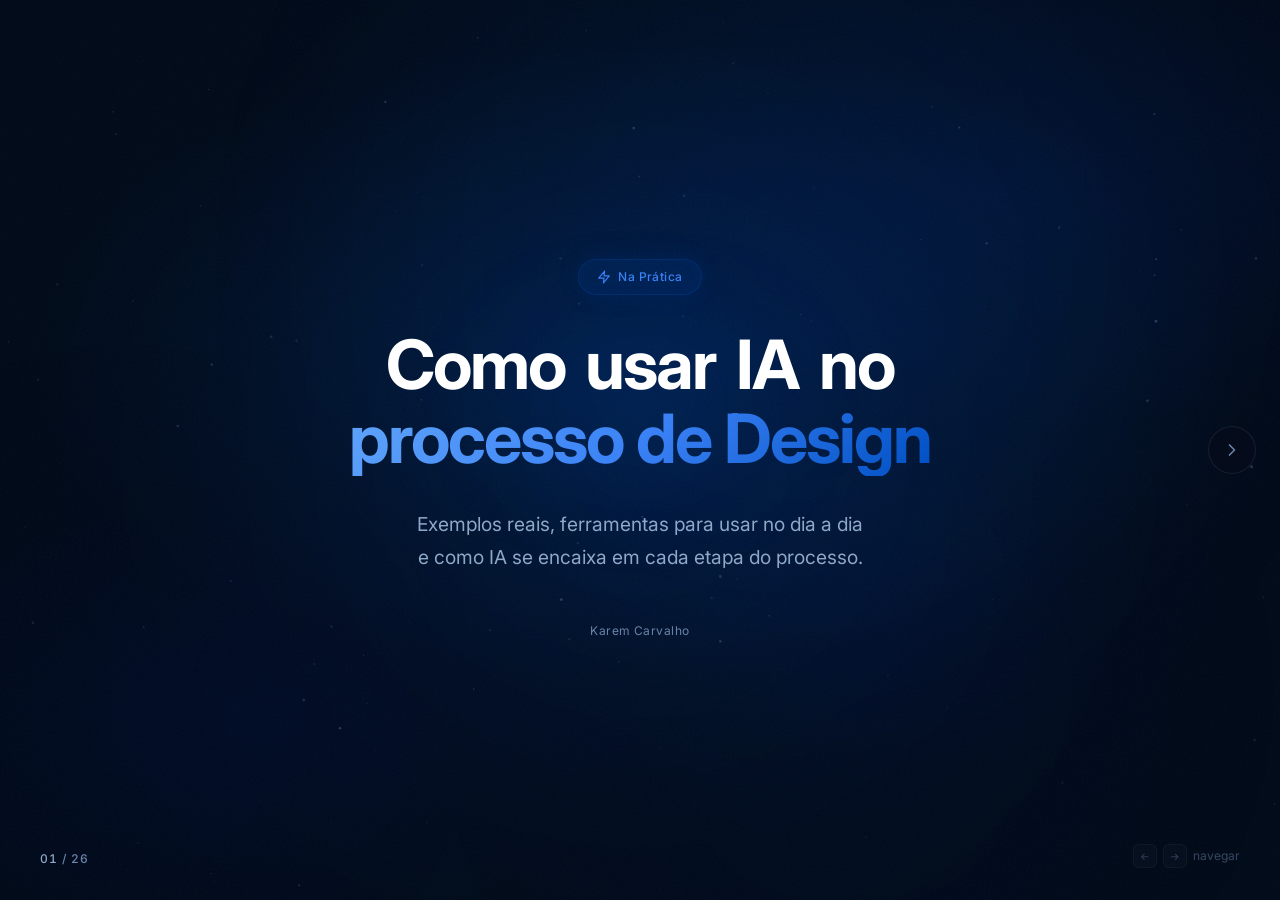
==== como-usar-ia/index.html @ 6856382b "feat: add Como usar IA no processo de Design presentation New presentation under como-usar-ia/ with " ====
<!DOCTYPE html>
<html lang="pt-BR">
<head>
  <meta charset="UTF-8" />
  <meta name="viewport" content="width=device-width, initial-scale=1.0" />
  <title>Como Usar IA no Processo de Design — Na Prática</title>
  <link rel="preconnect" href="https://fonts.googleapis.com" />
  <link rel="preconnect" href="https://fonts.gstatic.com" crossorigin />
  <link href="https://fonts.googleapis.com/css2?family=Inter:wght@300;400;500;600;700&display=swap" rel="stylesheet" />
  <link rel="stylesheet" href="styles.css" />
</head>
<body>

  <canvas class="stars-canvas" id="starsCanvas"></canvas>

  <div class="atmosphere" aria-hidden="true">
    <div class="atmosphere__orb atmosphere__orb--1"></div>
    <div class="atmosphere__orb atmosphere__orb--2"></div>
    <div class="atmosphere__orb atmosphere__orb--3"></div>
  </div>

  <div class="progress" aria-hidden="true">
    <div class="progress__fill"></div>
  </div>

  <nav class="side-nav" aria-label="Seções">
    <div class="side-nav__track">
      <button class="side-nav__item side-nav__item--active" data-nav="abertura">
        <span class="side-nav__dot"></span>
        <span class="side-nav__label">Abertura</span>
      </button>
      <button class="side-nav__item" data-nav="processo">
        <span class="side-nav__dot"></span>
        <span class="side-nav__label">Processo</span>
      </button>
      <button class="side-nav__item" data-nav="ia-design">
        <span class="side-nav__dot"></span>
        <span class="side-nav__label">IA &amp; Design</span>
      </button>
      <button class="side-nav__item" data-nav="discovery">
        <span class="side-nav__dot"></span>
        <span class="side-nav__label">Discovery</span>
      </button>
      <button class="side-nav__item" data-nav="testes">
        <span class="side-nav__dot"></span>
        <span class="side-nav__label">Testes &amp; Iteração</span>
      </button>
      <button class="side-nav__item" data-nav="delivery">
        <span class="side-nav__dot"></span>
        <span class="side-nav__label">Delivery</span>
      </button>
      <button class="side-nav__item" data-nav="core">
        <span class="side-nav__dot"></span>
        <span class="side-nav__label">Core</span>
      </button>
      <button class="side-nav__item" data-nav="novo-papel">
        <span class="side-nav__dot"></span>
        <span class="side-nav__label">Novo Papel</span>
      </button>
      <button class="side-nav__item" data-nav="fechamento">
        <span class="side-nav__dot"></span>
        <span class="side-nav__label">Fechamento</span>
      </button>
    </div>
  </nav>

  <div class="slide-counter" aria-hidden="true">
    <span class="slide-counter__current">01</span>
    <span class="slide-counter__sep"> / </span>
    <span class="slide-counter__total">26</span>
  </div>

  <div class="key-hint" aria-hidden="true">
    <span class="key-hint__key">&larr;</span>
    <span class="key-hint__key">&rarr;</span>
    <span>navegar</span>
  </div>

  <button class="nav-arrow nav-arrow--prev" aria-label="Slide anterior">
    <svg width="20" height="20" viewBox="0 0 24 24" fill="none" stroke="currentColor" stroke-width="2" stroke-linecap="round" stroke-linejoin="round"><polyline points="15 18 9 12 15 6"/></svg>
  </button>
  <button class="nav-arrow nav-arrow--next" aria-label="Próximo slide">
    <svg width="20" height="20" viewBox="0 0 24 24" fill="none" stroke="currentColor" stroke-width="2" stroke-linecap="round" stroke-linejoin="round"><polyline points="9 18 15 12 9 6"/></svg>
  </button>

  <div class="slides-track">


  <!-- ============================================================
       ABERTURA — Narrativa original
       ============================================================ -->

  <!-- SLIDE 1 — Cover -->
  <section class="slide" data-chapter="abertura" data-slide="1">
    <div class="slide__glow slide__glow--center"></div>
    <div class="slide__inner">
      <span class="badge" data-animate="fade-up">
        <svg width="14" height="14" viewBox="0 0 24 24" fill="none" stroke="currentColor" stroke-width="2" stroke-linecap="round" stroke-linejoin="round"><path d="M13 2L3 14h9l-1 8 10-12h-9l1-8z"/></svg>
        Na Prática
      </span>
      <h1 class="title" data-animate="words">
        Como usar IA no<br /><span class="gradient">processo de Design</span>
      </h1>
      <p class="body-text" data-animate="blur-in">
        Exemplos reais, ferramentas para usar no dia a dia<br />
        e como IA se encaixa em cada etapa do processo.
      </p>
      <p class="footer-text" data-animate="fade-up" style="margin-top: 1rem;">
        Karem Carvalho
      </p>
    </div>
  </section>

  <!-- SLIDE 2 — Combinado -->
  <section class="slide" data-chapter="abertura" data-slide="2">
    <div class="slide__glow slide__glow--center"></div>
    <div class="slide__inner">
      <p class="subtitle" data-animate="words" style="margin-bottom: 0.5rem;">
        Antes de começar,<br />um <span class="gradient">combinado.</span>
      </p>
      <p class="body-text" data-animate="blur-in" style="margin-bottom: 2.5rem;">
        Vamos fazer pausas ao longo da apresentação para colocar a mão na massa.
      </p>
      <div class="combinado-cards" data-stagger>
        <div class="combinado-card">
          <div class="combinado-card__icon">
            <svg width="28" height="28" viewBox="0 0 24 24" fill="none" stroke="currentColor" stroke-width="1.5" stroke-linecap="round" stroke-linejoin="round"><circle cx="12" cy="12" r="10"/><polyline points="12 6 12 12 16 14"/></svg>
          </div>
          <h3 class="combinado-card__title">Pausa</h3>
          <p class="combinado-card__desc">Vou pausar em pontos-chave para vocês praticarem.</p>
        </div>
        <div class="combinado-card">
          <div class="combinado-card__icon">
            <svg width="28" height="28" viewBox="0 0 24 24" fill="none" stroke="currentColor" stroke-width="1.5" stroke-linecap="round" stroke-linejoin="round"><path d="M17 21v-2a4 4 0 0 0-4-4H5a4 4 0 0 0-4 4v2"/><circle cx="9" cy="7" r="4"/><path d="M23 21v-2a4 4 0 0 0-3-3.87"/><path d="M16 3.13a4 4 0 0 1 0 7.75"/></svg>
          </div>
          <h3 class="combinado-card__title">Salas em grupo</h3>
          <p class="combinado-card__desc">O time se divide em salas para compartilhar aprendizados entre si.</p>
        </div>
        <div class="combinado-card">
          <div class="combinado-card__icon">
            <svg width="28" height="28" viewBox="0 0 24 24" fill="none" stroke="currentColor" stroke-width="1.5" stroke-linecap="round" stroke-linejoin="round"><path d="M21 15a2 2 0 0 1-2 2H7l-4 4V5a2 2 0 0 1 2-2h14a2 2 0 0 1 2 2z"/></svg>
          </div>
          <h3 class="combinado-card__title">Compartilhar</h3>
          <p class="combinado-card__desc">Cada grupo traz pelo menos 1 exemplo para dividir com todos.</p>
        </div>
      </div>
    </div>
  </section>


  <!-- ============================================================
       PROCESSO
       ============================================================ -->

  <!-- SLIDE 3 — Design é Circular -->
  <section class="slide" data-chapter="processo" data-slide="3">
    <div class="slide__glow slide__glow--center"></div>
    <div class="slide__inner">
      <span class="badge" data-animate="fade-up">
        <svg width="14" height="14" viewBox="0 0 24 24" fill="none" stroke="currentColor" stroke-width="2" stroke-linecap="round" stroke-linejoin="round"><polyline points="23 4 23 10 17 10"/><polyline points="1 20 1 14 7 14"/><path d="M3.51 9a9 9 0 0 1 14.85-3.36L23 10M1 14l4.64 4.36A9 9 0 0 0 20.49 15"/></svg>
        Processo
      </span>
      <p class="subtitle" data-animate="words">
        O design real nunca foi linear.<br />
        <span class="gradient">Ele sempre foi circular.</span>
      </p>
      <div class="orbit-container" data-animate="scale-up">
        <div class="orbit-ring">
          <span class="orbit-tag" style="--angle: 0deg">Descobrir</span>
          <span class="orbit-tag" style="--angle: 72deg">Testar</span>
          <span class="orbit-tag" style="--angle: 144deg">Ajustar</span>
          <span class="orbit-tag" style="--angle: 216deg">Aprender</span>
          <span class="orbit-tag" style="--angle: 288deg">Refinar</span>
        </div>
        <div class="orbit-center">
          <div class="orbit-center__ring"></div>
          <div class="orbit-center__icon">
            <svg width="28" height="28" viewBox="0 0 24 24" fill="none" stroke="currentColor" stroke-width="1.5" stroke-linecap="round" stroke-linejoin="round"><polyline points="23 4 23 10 17 10"/><polyline points="1 20 1 14 7 14"/><path d="M3.51 9a9 9 0 0 1 14.85-3.36L23 10M1 14l4.64 4.36A9 9 0 0 0 20.49 15"/></svg>
          </div>
        </div>
      </div>
    </div>
  </section>

  <!-- SLIDE 4 — Energia -->
  <section class="slide" data-chapter="processo" data-slide="4">
    <div class="slide__inner">
      <p class="subtitle" data-animate="words">
        Se o design é circular,<br />ele precisa de <span class="gradient">energia constante.</span>
      </p>
      <p class="body-text" data-animate="blur-in">
        O que sempre quebrou o ciclo<br />foram as tarefas operacionais.
      </p>
    </div>
  </section>


  <!-- SLIDE 5 — Ponte: IA resolve o operacional -->
  <section class="slide" data-chapter="processo" data-slide="5">
    <div class="slide__inner">
      <p class="subtitle" data-animate="words">
        Então vem a IA e promete resolver<br /><span class="gradient">todo o operacional.</span>
      </p>
      <p class="body-text" data-animate="blur-in" style="margin-top: 1rem;">
        Bora buscar as ferramentas!
      </p>
    </div>
  </section>


  <!-- ============================================================
       IA & DESIGN
       ============================================================ -->
  <!-- SLIDE 6 — Ansiedade de Ferramenta -->
  <section class="slide" data-chapter="ia-design" data-slide="6">
    <div class="slide__glow slide__glow--bottom-left"></div>
    <div class="slide__inner">
      <h1 class="title" data-animate="words">
        Estamos vivendo uma<br /><span class="gradient">ansiedade de ferramenta.</span>
      </h1>
      <p class="body-text" data-animate="blur-in" style="margin-top: 0.5rem;">
        Toda semana nasce uma nova.<br />
        Toda semana alguém posta <span class="accent">"essa vai substituir designers"</span>.
      </p>
      <div class="anxiety-sequence" data-stagger style="margin-top: 0.5rem;">
        <p class="anxiety-step">E a gente testa.</p>
        <p class="anxiety-step">E baixa.</p>
        <p class="anxiety-step">E cria conta.</p>
        <p class="anxiety-step anxiety-step--last">E abandona.</p>
      </div>
    </div>
  </section>

  <!-- SLIDE 7 — Logo Cloud -->
  <section class="slide" data-chapter="ia-design" data-slide="7">
    <div class="slide__inner">
      <div class="logo-cloud" data-stagger>
        <span class="logo-pill logo-pill--lg"><img class="logo-pill__icon" src="https://www.google.com/s2/favicons?domain=chatgpt.com&sz=64" alt="" />ChatGPT</span>
        <span class="logo-pill logo-pill--sm"><img class="logo-pill__icon" src="https://www.google.com/s2/favicons?domain=suno.com&sz=64" alt="" />Suno</span>
        <span class="logo-pill logo-pill--md"><img class="logo-pill__icon" src="https://www.google.com/s2/favicons?domain=midjourney.com&sz=64" alt="" />Midjourney</span>
        <span class="logo-pill logo-pill--sm"><img class="logo-pill__icon" src="https://www.google.com/s2/favicons?domain=gamma.app&sz=64" alt="" />Gamma</span>
        <span class="logo-pill logo-pill--lg"><img class="logo-pill__icon" src="https://www.google.com/s2/favicons?domain=claude.ai&sz=64" alt="" />Claude</span>
        <span class="logo-pill logo-pill--md"><img class="logo-pill__icon" src="https://www.google.com/s2/favicons?domain=runwayml.com&sz=64" alt="" />Runway</span>
        <span class="logo-pill logo-pill--sm"><img class="logo-pill__icon" src="https://www.google.com/s2/favicons?domain=tome.app&sz=64" alt="" />Tome</span>
        <span class="logo-pill logo-pill--md"><img class="logo-pill__icon" src="https://www.google.com/s2/favicons?domain=figma.com&sz=64" alt="" />Figma AI</span>
        <span class="logo-pill logo-pill--lg"><img class="logo-pill__icon" src="https://www.google.com/s2/favicons?domain=gemini.google.com&sz=64" alt="" />Gemini</span>
        <span class="logo-pill logo-pill--sm"><img class="logo-pill__icon" src="https://www.google.com/s2/favicons?domain=descript.com&sz=64" alt="" />Descript</span>
        <span class="logo-pill logo-pill--md"><img class="logo-pill__icon" src="https://www.google.com/s2/favicons?domain=perplexity.ai&sz=64" alt="" />Perplexity</span>
        <span class="logo-pill logo-pill--sm"><img class="logo-pill__icon" src="https://www.google.com/s2/favicons?domain=granola.ai&sz=64" alt="" />Granola</span>
        <span class="logo-pill logo-pill--md"><img class="logo-pill__icon" src="https://www.google.com/s2/favicons?domain=v0.dev&sz=64" alt="" />v0</span>
        <span class="logo-pill logo-pill--sm"><img class="logo-pill__icon" src="https://www.google.com/s2/favicons?domain=elevenlabs.io&sz=64" alt="" />ElevenLabs</span>
        <span class="logo-pill logo-pill--md"><img class="logo-pill__icon" src="https://www.google.com/s2/favicons?domain=lovable.dev&sz=64" alt="" />Lovable</span>
        <span class="logo-pill logo-pill--sm"><img class="logo-pill__icon" src="https://www.google.com/s2/favicons?domain=miro.com&sz=64" alt="" />Miro AI</span>
        <span class="logo-pill logo-pill--lg"><img class="logo-pill__icon" src="https://www.google.com/s2/favicons?domain=cursor.com&sz=64" alt="" />Cursor</span>
        <span class="logo-pill logo-pill--sm"><img class="logo-pill__icon" src="https://www.google.com/s2/favicons?domain=framer.com&sz=64" alt="" />Framer AI</span>
        <span class="logo-pill logo-pill--md"><img class="logo-pill__icon" src="https://www.google.com/s2/favicons?domain=notion.so&sz=64" alt="" />Notion AI</span>
        <span class="logo-pill logo-pill--md"><img class="logo-pill__icon" src="https://www.google.com/s2/favicons?domain=firefly.adobe.com&sz=64" alt="" />Adobe Firefly</span>
      </div>
      <p class="subtitle" data-animate="blur-in" style="margin-top: 2rem;">
        Mas é impossível <span class="gradient">usar tudo.</span>
      </p>
      <p class="body-text" data-animate="blur-in">
        Temos que entender o que faz sentido<br />
        <span class="accent">em cada processo.</span>
      </p>
    </div>
  </section>


  <!-- ============================================================
       TRANSIÇÃO — Mapa prático
       ============================================================ -->

  <!-- SLIDE 8 — Transição: Onde a IA vira o jogo -->
  <section class="slide" data-chapter="ia-design" data-slide="8">
    <div class="slide__glow slide__glow--center"></div>
    <div class="slide__inner">
      <p class="subtitle" data-animate="words">
        Precisamos entender quais ferramentas de IA<br /><span class="gradient">fazem sentido no nosso processo.</span>
      </p>
      <p class="body-text" data-animate="blur-in" style="margin-top: 1rem;">
        São muitas. Testar, escolher, experimentar.<br />
        E é aqui que a <span class="accent">IA vira o jogo.</span>
      </p>
      <div class="cycle-steps" data-stagger style="margin-top: 2rem;">
        <span class="cycle-step">
          <svg width="16" height="16" viewBox="0 0 24 24" fill="none" stroke="currentColor" stroke-width="2" stroke-linecap="round" stroke-linejoin="round"><circle cx="11" cy="11" r="8"/><line x1="21" y1="21" x2="16.65" y2="16.65"/></svg>
          Discovery
        </span>
        <span class="cycle-step__arrow">
          <svg width="16" height="16" viewBox="0 0 24 24" fill="none" stroke="currentColor" stroke-width="2" stroke-linecap="round" stroke-linejoin="round"><polyline points="9 18 15 12 9 6"/></svg>
        </span>
        <span class="cycle-step">
          <svg width="16" height="16" viewBox="0 0 24 24" fill="none" stroke="currentColor" stroke-width="2" stroke-linecap="round" stroke-linejoin="round"><polyline points="9 11 12 14 22 4"/><path d="M21 12v7a2 2 0 0 1-2 2H5a2 2 0 0 1-2-2V5a2 2 0 0 1 2-2h11"/></svg>
          Testes &amp; Iteração
        </span>
        <span class="cycle-step__arrow">
          <svg width="16" height="16" viewBox="0 0 24 24" fill="none" stroke="currentColor" stroke-width="2" stroke-linecap="round" stroke-linejoin="round"><polyline points="9 18 15 12 9 6"/></svg>
        </span>
        <span class="cycle-step">
          <svg width="16" height="16" viewBox="0 0 24 24" fill="none" stroke="currentColor" stroke-width="2" stroke-linecap="round" stroke-linejoin="round"><path d="M22 11.08V12a10 10 0 1 1-5.93-9.14"/><polyline points="22 4 12 14.01 9 11.01"/></svg>
          Delivery
        </span>
      </div>
    </div>
  </section>


  <!-- ============================================================
       DISCOVERY
       ============================================================ -->

  <!-- SLIDE 9 — Discovery: Onde a IA muda o jogo -->
  <section class="slide" data-chapter="discovery" data-slide="9">
    <div class="slide__glow slide__glow--top-right"></div>
    <div class="slide__inner slide__inner--wide">
      <span class="badge" data-animate="fade-up">
        <svg width="14" height="14" viewBox="0 0 24 24" fill="none" stroke="currentColor" stroke-width="2" stroke-linecap="round" stroke-linejoin="round"><circle cx="11" cy="11" r="8"/><line x1="21" y1="21" x2="16.65" y2="16.65"/></svg>
        Discovery
      </span>
      <p class="subtitle" data-animate="words">Onde a IA <span class="gradient">muda o jogo</span></p>
      <div class="compare-grid" data-animate="scale-up">
        <div class="glass glass--wide compare-col">
          <span class="compare-label">Antes</span>
          <div class="pain-list" data-stagger>
            <div class="pain-item"><svg width="16" height="16" viewBox="0 0 24 24" fill="none" stroke="currentColor" stroke-width="2" stroke-linecap="round" stroke-linejoin="round"><line x1="18" y1="6" x2="6" y2="18"/><line x1="6" y1="6" x2="18" y2="18"/></svg><span>Entrevistas longas</span></div>
            <div class="pain-item"><svg width="16" height="16" viewBox="0 0 24 24" fill="none" stroke="currentColor" stroke-width="2" stroke-linecap="round" stroke-linejoin="round"><line x1="18" y1="6" x2="6" y2="18"/><line x1="6" y1="6" x2="18" y2="18"/></svg><span>Transcrição manual</span></div>
            <div class="pain-item"><svg width="16" height="16" viewBox="0 0 24 24" fill="none" stroke="currentColor" stroke-width="2" stroke-linecap="round" stroke-linejoin="round"><line x1="18" y1="6" x2="6" y2="18"/><line x1="6" y1="6" x2="18" y2="18"/></svg><span>Miro infinito</span></div>
            <div class="pain-item"><svg width="16" height="16" viewBox="0 0 24 24" fill="none" stroke="currentColor" stroke-width="2" stroke-linecap="round" stroke-linejoin="round"><line x1="18" y1="6" x2="6" y2="18"/><line x1="6" y1="6" x2="18" y2="18"/></svg><span>Síntese demorada</span></div>
          </div>
        </div>
        <div class="glass glass--wide compare-col">
          <span class="compare-label compare-label--accent">Agora com IA</span>
          <div class="tool-list" data-stagger-scale>
            <div class="tool-card"><div class="tool-card__circle"><img class="tool-card__logo" src="https://www.google.com/s2/favicons?domain=granola.ai&sz=64" alt="Granola" /></div><p class="tool-card__name">Granola</p><p class="tool-card__desc">Transcrição inteligente de entrevistas</p><span class="tool-card__badge">Discovery</span></div>
            <div class="tool-card"><div class="tool-card__circle"><img class="tool-card__logo" src="https://www.google.com/s2/favicons?domain=chatgpt.com&sz=64" alt="ChatGPT" /></div><p class="tool-card__name">ChatGPT</p><p class="tool-card__desc">Síntese e hipóteses de pesquisa</p><span class="tool-card__badge">Ideação</span></div>
            <div class="tool-card"><div class="tool-card__circle"><img class="tool-card__logo" src="https://www.google.com/s2/favicons?domain=notebooklm.google.com&sz=64" alt="NotebookLM" /></div><p class="tool-card__name">NotebookLM</p><p class="tool-card__desc">Organização automática de insights</p><span class="tool-card__badge">Estruturação</span></div>
          </div>
        </div>
      </div>
    </div>
  </section>

  <!-- SLIDE 10 — Exemplo Prático Discovery -->
  <section class="slide" data-chapter="discovery" data-slide="10">
    <div class="slide__glow slide__glow--center"></div>
    <div class="slide__inner">
      <span class="badge" data-animate="fade-scale">Discovery</span>
      <h2 class="title title--sm" data-animate="words">Exemplo <span class="gradient">Prático</span></h2>
      <p class="body-text" data-animate="blur-in" style="opacity:0.5; margin-bottom:2rem;">Como apliquei IA nesse cenário — conteúdo ao vivo</p>

      <div class="demo-cards" data-stagger>
        <a href="https://karemcarvalho-hue.github.io/lumi-slides/?presentation=discovery-chat-panel" target="_blank" rel="noopener noreferrer" class="demo-card">
          <div class="demo-card__icon demo-card__icon--chat">
            <svg width="22" height="22" viewBox="0 0 24 24" fill="none" stroke="currentColor" stroke-width="1.5" stroke-linecap="round" stroke-linejoin="round"><path d="M21 15a2 2 0 0 1-2 2H7l-4 4V5a2 2 0 0 1 2-2h14a2 2 0 0 1 2 2z"/></svg>
          </div>
          <div class="demo-card__content">
            <h4 class="demo-card__title">Painel de Chat</h4>
            <p class="demo-card__desc">Entrevistas com lojistas e insights de pesquisa</p>
          </div>
          <div class="demo-card__arrow"><svg width="16" height="16" viewBox="0 0 24 24" fill="none" stroke="currentColor" stroke-width="2" stroke-linecap="round" stroke-linejoin="round"><path d="M18 13v6a2 2 0 0 1-2 2H5a2 2 0 0 1-2-2V8a2 2 0 0 1 2-2h6"/><polyline points="15 3 21 3 21 9"/><line x1="10" y1="14" x2="21" y2="3"/></svg></div>
        </a>
        <a href="https://karemcarvalho-hue.github.io/lumi-slides/lumi-qualitative-presentation.html" target="_blank" rel="noopener noreferrer" class="demo-card">
          <div class="demo-card__icon demo-card__icon--data">
            <svg width="22" height="22" viewBox="0 0 24 24" fill="none" stroke="currentColor" stroke-width="1.5" stroke-linecap="round" stroke-linejoin="round"><line x1="18" y1="20" x2="18" y2="10"/><line x1="12" y1="20" x2="12" y2="4"/><line x1="6" y1="20" x2="6" y2="14"/></svg>
          </div>
          <div class="demo-card__content">
            <h4 class="demo-card__title">Análise Qualitativa</h4>
            <p class="demo-card__desc">3.902 conversas reais analisadas com IA</p>
          </div>
          <div class="demo-card__arrow"><svg width="16" height="16" viewBox="0 0 24 24" fill="none" stroke="currentColor" stroke-width="2" stroke-linecap="round" stroke-linejoin="round"><path d="M18 13v6a2 2 0 0 1-2 2H5a2 2 0 0 1-2-2V8a2 2 0 0 1 2-2h6"/><polyline points="15 3 21 3 21 9"/><line x1="10" y1="14" x2="21" y2="3"/></svg></div>
        </a>
        <a href="https://karemcarvalho-hue.github.io/lumi-slides/lumi-design-roadmap.html" target="_blank" rel="noopener noreferrer" class="demo-card">
          <div class="demo-card__icon demo-card__icon--roadmap">
            <svg width="22" height="22" viewBox="0 0 24 24" fill="none" stroke="currentColor" stroke-width="1.5" stroke-linecap="round" stroke-linejoin="round"><rect x="3" y="4" width="18" height="18" rx="2" ry="2"/><line x1="16" y1="2" x2="16" y2="6"/><line x1="8" y1="2" x2="8" y2="6"/><line x1="3" y1="10" x2="21" y2="10"/></svg>
          </div>
          <div class="demo-card__content">
            <h4 class="demo-card__title">Design Roadmap</h4>
            <p class="demo-card__desc">Roadmap visual Q1–Q2 2026 baseado em dados</p>
          </div>
          <div class="demo-card__arrow"><svg width="16" height="16" viewBox="0 0 24 24" fill="none" stroke="currentColor" stroke-width="2" stroke-linecap="round" stroke-linejoin="round"><path d="M18 13v6a2 2 0 0 1-2 2H5a2 2 0 0 1-2-2V8a2 2 0 0 1 2-2h6"/><polyline points="15 3 21 3 21 9"/><line x1="10" y1="14" x2="21" y2="3"/></svg></div>
        </a>
      </div>

      <a href="https://karemcarvalho-hue.github.io/lumi-slides/index-urls.html" target="_blank" rel="noopener noreferrer" class="central-url-link">
        <svg width="12" height="12" viewBox="0 0 24 24" fill="none" stroke="currentColor" stroke-width="2" stroke-linecap="round" stroke-linejoin="round"><circle cx="12" cy="12" r="10"/><line x1="2" y1="12" x2="22" y2="12"/><path d="M12 2a15.3 15.3 0 0 1 4 10 15.3 15.3 0 0 1-4 10 15.3 15.3 0 0 1-4-10 15.3 15.3 0 0 1 4-10z"/></svg>
        Central de URLs
      </a>
    </div>
  </section>

  <!-- SLIDE 11 — TRIGGER Discovery -->
  <section class="slide" data-chapter="discovery" data-slide="11">
    <div class="slide__glow slide__glow--center"></div>
    <div class="slide__inner">
      <div class="trigger-card" data-animate="scale-up">
        <div class="trigger-card__icon"><svg width="32" height="32" viewBox="0 0 24 24" fill="none" stroke="currentColor" stroke-width="1.5" stroke-linecap="round" stroke-linejoin="round"><path d="M21 15a2 2 0 0 1-2 2H7l-4 4V5a2 2 0 0 1 2-2h14a2 2 0 0 1 2 2z"/></svg></div>
        <span class="trigger-card__pause">Pausa</span>
        <h2 class="trigger-card__title" data-animate="words">E vocês?<br /><span class="gradient">Onde IA entra no discovery de vocês?</span></h2>
        <p class="trigger-card__sub">Ferramentas, processos, experimentos… Compartilhem!</p>
      </div>
    </div>
  </section>


  <!-- ============================================================
       DISCOVERY — Frase + Pilar 1
       ============================================================ -->

  <!-- SLIDE 12 — Discovery Frase + Pilar 1 -->
  <section class="slide" data-chapter="discovery" data-slide="12">
    <div class="slide__inner">
      <p class="subtitle" data-animate="words">O discovery deixa de ser um gargalo<br /><span class="gradient">e vira fluxo contínuo de aprendizado.</span></p>
      <p class="body-text" data-animate="blur-in" style="margin-top: 1.5rem; margin-bottom: 1rem;">E potencializa nosso pilar:</p>
      <div class="pilar-card" data-animate="scale-up">
        <div class="pilar-card__icon">
          <svg width="24" height="24" viewBox="0 0 24 24" fill="none" stroke="currentColor" stroke-width="1.5" stroke-linecap="round" stroke-linejoin="round"><circle cx="11" cy="11" r="8"/><line x1="21" y1="21" x2="16.65" y2="16.65"/></svg>
        </div>
        <span class="pilar-card__label">Pilar 1</span>
        <h3 class="pilar-card__title"><span class="gradient">Entender problemas</span></h3>
        <p class="pilar-card__desc">Sempre que decidimos atacar um problema, temos que entendê-lo perfeitamente. Nossa solução será tão boa quanto o entendimento que temos do problema.</p>
      </div>
    </div>
  </section>


  <!-- ============================================================
       TESTES & ITERAÇÃO
       ============================================================ -->

  <!-- SLIDE 13 — Testes & Iteração: compare grid -->
  <section class="slide" data-chapter="testes" data-slide="13">
    <div class="slide__glow slide__glow--center"></div>
    <div class="slide__inner slide__inner--wide">
      <span class="badge" data-animate="fade-up">
        <svg width="14" height="14" viewBox="0 0 24 24" fill="none" stroke="currentColor" stroke-width="2" stroke-linecap="round" stroke-linejoin="round"><path d="M22 11.08V12a10 10 0 1 1-5.93-9.14"/><polyline points="22 4 12 14.01 9 11.01"/></svg>
        Testes &amp; Iteração
      </span>
      <p class="subtitle" data-animate="words">Testar deixa de ser um evento.<br /><span class="gradient">E vira um hábito.</span></p>
      <div class="compare-grid" data-animate="scale-up">
        <div class="glass glass--wide compare-col">
          <span class="compare-label">Antes</span>
          <div class="pain-list" data-stagger>
            <div class="pain-item"><svg width="16" height="16" viewBox="0 0 24 24" fill="none" stroke="currentColor" stroke-width="2" stroke-linecap="round" stroke-linejoin="round"><line x1="18" y1="6" x2="6" y2="18"/><line x1="6" y1="6" x2="18" y2="18"/></svg><span>Testes raros</span></div>
            <div class="pain-item"><svg width="16" height="16" viewBox="0 0 24 24" fill="none" stroke="currentColor" stroke-width="2" stroke-linecap="round" stroke-linejoin="round"><line x1="18" y1="6" x2="6" y2="18"/><line x1="6" y1="6" x2="18" y2="18"/></svg><span>Simulações limitadas</span></div>
            <div class="pain-item"><svg width="16" height="16" viewBox="0 0 24 24" fill="none" stroke="currentColor" stroke-width="2" stroke-linecap="round" stroke-linejoin="round"><line x1="18" y1="6" x2="6" y2="18"/><line x1="6" y1="6" x2="18" y2="18"/></svg><span>Iterações lentas</span></div>
          </div>
        </div>
        <div class="glass glass--wide compare-col">
          <span class="compare-label compare-label--accent">Agora</span>
          <div class="feature-list" data-stagger>
            <div class="feature-item"><svg width="16" height="16" viewBox="0 0 24 24" fill="none" stroke="currentColor" stroke-width="2" stroke-linecap="round" stroke-linejoin="round"><polyline points="20 6 9 17 4 12"/></svg><span>Criação rápida de cenários</span></div>
            <div class="feature-item"><svg width="16" height="16" viewBox="0 0 24 24" fill="none" stroke="currentColor" stroke-width="2" stroke-linecap="round" stroke-linejoin="round"><polyline points="20 6 9 17 4 12"/></svg><span>Ajustes frequentes</span></div>
            <div class="feature-item"><svg width="16" height="16" viewBox="0 0 24 24" fill="none" stroke="currentColor" stroke-width="2" stroke-linecap="round" stroke-linejoin="round"><polyline points="20 6 9 17 4 12"/></svg><span>Exploração de alternativas</span></div>
            <div class="feature-item"><svg width="16" height="16" viewBox="0 0 24 24" fill="none" stroke="currentColor" stroke-width="2" stroke-linecap="round" stroke-linejoin="round"><polyline points="20 6 9 17 4 12"/></svg><span>Testes conceituais antes do dev pesado</span></div>
          </div>
        </div>
      </div>
    </div>
  </section>

  <!-- SLIDE 14 — Exemplo Prático Testes -->
  <section class="slide" data-chapter="testes" data-slide="14">
    <div class="slide__glow slide__glow--center"></div>
    <div class="slide__inner">
      <span class="badge" data-animate="fade-scale">Testes &amp; Iteração</span>
      <h2 class="title title--sm" data-animate="words">Exemplo <span class="gradient">Prático</span></h2>
      <p class="body-text" data-animate="blur-in" style="opacity:0.5; margin-bottom:2rem;">Como apliquei IA nesse cenário — conteúdo ao vivo</p>

      <div class="demo-cards demo-cards--2col" data-stagger>
        <a href="https://ai-poc-statistics-v2.vercel.app/admin/chat#/conversations" target="_blank" rel="noopener noreferrer" class="demo-card">
          <div class="demo-card__icon demo-card__icon--chat">
            <svg width="22" height="22" viewBox="0 0 24 24" fill="none" stroke="currentColor" stroke-width="1.5" stroke-linecap="round" stroke-linejoin="round"><path d="M21 15a2 2 0 0 1-2 2H7l-4 4V5a2 2 0 0 1 2-2h14a2 2 0 0 1 2 2z"/></svg>
          </div>
          <div class="demo-card__content">
            <h4 class="demo-card__title">Nuvem Chat</h4>
            <p class="demo-card__desc">POC Statistics — conversas reais com lojistas</p>
          </div>
          <div class="demo-card__arrow"><svg width="16" height="16" viewBox="0 0 24 24" fill="none" stroke="currentColor" stroke-width="2" stroke-linecap="round" stroke-linejoin="round"><path d="M18 13v6a2 2 0 0 1-2 2H5a2 2 0 0 1-2-2V8a2 2 0 0 1 2-2h6"/><polyline points="15 3 21 3 21 9"/><line x1="10" y1="14" x2="21" y2="3"/></svg></div>
        </a>
        <a href="https://karemcarvalho-hue.github.io/lumi-dashboard/" target="_blank" rel="noopener noreferrer" class="demo-card">
          <div class="demo-card__icon demo-card__icon--data">
            <svg width="22" height="22" viewBox="0 0 24 24" fill="none" stroke="currentColor" stroke-width="1.5" stroke-linecap="round" stroke-linejoin="round"><rect x="3" y="3" width="7" height="7"/><rect x="14" y="3" width="7" height="7"/><rect x="14" y="14" width="7" height="7"/><rect x="3" y="14" width="7" height="7"/></svg>
          </div>
          <div class="demo-card__content">
            <h4 class="demo-card__title">Lumi Dashboard</h4>
            <p class="demo-card__desc">Métricas e dados visuais do Lumi</p>
          </div>
          <div class="demo-card__arrow"><svg width="16" height="16" viewBox="0 0 24 24" fill="none" stroke="currentColor" stroke-width="2" stroke-linecap="round" stroke-linejoin="round"><path d="M18 13v6a2 2 0 0 1-2 2H5a2 2 0 0 1-2-2V8a2 2 0 0 1 2-2h6"/><polyline points="15 3 21 3 21 9"/><line x1="10" y1="14" x2="21" y2="3"/></svg></div>
        </a>
      </div>

      <a href="https://karemcarvalho-hue.github.io/lumi-slides/index-urls.html" target="_blank" rel="noopener noreferrer" class="central-url-link">
        <svg width="12" height="12" viewBox="0 0 24 24" fill="none" stroke="currentColor" stroke-width="2" stroke-linecap="round" stroke-linejoin="round"><circle cx="12" cy="12" r="10"/><line x1="2" y1="12" x2="22" y2="12"/><path d="M12 2a15.3 15.3 0 0 1 4 10 15.3 15.3 0 0 1-4 10 15.3 15.3 0 0 1-4-10 15.3 15.3 0 0 1 4-10z"/></svg>
        Central de URLs
      </a>
    </div>
  </section>

  <!-- SLIDE 15 — Pausa Testes -->
  <section class="slide" data-chapter="testes" data-slide="15">
    <div class="slide__glow slide__glow--center"></div>
    <div class="slide__inner">
      <div class="trigger-card" data-animate="scale-up">
        <div class="trigger-card__icon"><svg width="32" height="32" viewBox="0 0 24 24" fill="none" stroke="currentColor" stroke-width="1.5" stroke-linecap="round" stroke-linejoin="round"><path d="M21 15a2 2 0 0 1-2 2H7l-4 4V5a2 2 0 0 1 2-2h14a2 2 0 0 1 2 2z"/></svg></div>
        <span class="trigger-card__pause">Pausa</span>
        <h2 class="trigger-card__title" data-animate="words">E vocês?<br /><span class="gradient">Como testam e iteram com IA?</span></h2>
        <p class="trigger-card__sub">Protótipos, validações, experimentos… Compartilhem!</p>
      </div>
    </div>
  </section>

  <!-- SLIDE 16 — Frase + Pilar 2 -->
  <section class="slide" data-chapter="testes" data-slide="16">
    <div class="slide__inner">
      <p class="subtitle" data-animate="words">A IA ajuda a sair do abstrato<br /><span class="gradient">mais cedo.</span></p>
      <p class="body-text" data-animate="blur-in" style="margin-top: 1.5rem; margin-bottom: 1rem;">E potencializa nosso pilar:</p>
      <div class="pilar-card" data-animate="scale-up">
        <div class="pilar-card__icon">
          <svg width="24" height="24" viewBox="0 0 24 24" fill="none" stroke="currentColor" stroke-width="1.5" stroke-linecap="round" stroke-linejoin="round"><path d="M20.84 4.61a5.5 5.5 0 0 0-7.78 0L12 5.67l-1.06-1.06a5.5 5.5 0 0 0-7.78 7.78l1.06 1.06L12 21.23l7.78-7.78 1.06-1.06a5.5 5.5 0 0 0 0-7.78z"/></svg>
        </div>
        <span class="pilar-card__label">Pilar 2</span>
        <h3 class="pilar-card__title"><span class="gradient">Encantar com soluções</span></h3>
        <p class="pilar-card__desc">Uma vez que temos o problema muito claro, temos que entender e testar todas as possíveis soluções para o mesmo problema e aprofundar em uma que encante as pessoas.</p>
      </div>
    </div>
  </section>

  <!-- SLIDE 17 — Handoff & QA -->
  <section class="slide" data-chapter="delivery" data-slide="17">
    <div class="slide__inner slide__inner--wide">
      <span class="badge" data-animate="fade-up">
        <svg width="14" height="14" viewBox="0 0 24 24" fill="none" stroke="currentColor" stroke-width="2" stroke-linecap="round" stroke-linejoin="round"><line x1="22" y1="2" x2="11" y2="13"/><polygon points="22 2 15 22 11 13 2 9 22 2"/></svg>
        Delivery
      </span>
      <p class="subtitle" data-animate="words">O delivery não encerra o design.<br /><span class="gradient">Ele alimenta o próximo ciclo.</span></p>
      <div class="compare-grid" data-animate="scale-up">
        <div class="glass glass--wide compare-col">
          <span class="compare-label">Antes</span>
          <div class="pain-list" data-stagger>
            <div class="pain-item"><svg width="16" height="16" viewBox="0 0 24 24" fill="none" stroke="currentColor" stroke-width="2" stroke-linecap="round" stroke-linejoin="round"><line x1="18" y1="6" x2="6" y2="18"/><line x1="6" y1="6" x2="18" y2="18"/></svg><span>Handoff como fim do processo</span></div>
            <div class="pain-item"><svg width="16" height="16" viewBox="0 0 24 24" fill="none" stroke="currentColor" stroke-width="2" stroke-linecap="round" stroke-linejoin="round"><line x1="18" y1="6" x2="6" y2="18"/><line x1="6" y1="6" x2="18" y2="18"/></svg><span>Retrabalho</span></div>
            <div class="pain-item"><svg width="16" height="16" viewBox="0 0 24 24" fill="none" stroke="currentColor" stroke-width="2" stroke-linecap="round" stroke-linejoin="round"><line x1="18" y1="6" x2="6" y2="18"/><line x1="6" y1="6" x2="18" y2="18"/></svg><span>Ajustes tardios</span></div>
          </div>
        </div>
        <div class="glass glass--wide compare-col">
          <span class="compare-label compare-label--accent">Agora com IA</span>
          <div class="feature-list" data-stagger>
            <div class="feature-item"><svg width="16" height="16" viewBox="0 0 24 24" fill="none" stroke="currentColor" stroke-width="2" stroke-linecap="round" stroke-linejoin="round"><polyline points="20 6 9 17 4 12"/></svg><span>Explorar interações antes da entrega</span></div>
            <div class="feature-item"><svg width="16" height="16" viewBox="0 0 24 24" fill="none" stroke="currentColor" stroke-width="2" stroke-linecap="round" stroke-linejoin="round"><polyline points="20 6 9 17 4 12"/></svg><span>Refinar microinterações</span></div>
            <div class="feature-item"><svg width="16" height="16" viewBox="0 0 24 24" fill="none" stroke="currentColor" stroke-width="2" stroke-linecap="round" stroke-linejoin="round"><polyline points="20 6 9 17 4 12"/></svg><span>QA visual mais inteligente</span></div>
            <div class="feature-item"><svg width="16" height="16" viewBox="0 0 24 24" fill="none" stroke="currentColor" stroke-width="2" stroke-linecap="round" stroke-linejoin="round"><polyline points="20 6 9 17 4 12"/></svg><span>Ajustes rápidos antes de produção</span></div>
          </div>
        </div>
      </div>
    </div>
  </section>

  <!-- SLIDE 18 — Handoff cards -->
  <section class="slide" data-chapter="delivery" data-slide="18">
    <div class="slide__glow slide__glow--bottom-left"></div>
    <div class="slide__inner slide__inner--wide">
      <p class="subtitle" data-animate="words">Documento de <span class="gradient">handoff</span></p>
      <div class="handoff-cards" data-stagger>
        <div class="glass handoff-card"><div class="handoff-card__icon"><svg width="22" height="22" viewBox="0 0 24 24" fill="none" stroke="currentColor" stroke-width="1.5" stroke-linecap="round" stroke-linejoin="round"><path d="M14 2H6a2 2 0 0 0-2 2v16a2 2 0 0 0 2 2h12a2 2 0 0 0 2-2V8z"/><polyline points="14 2 14 8 20 8"/><line x1="16" y1="13" x2="8" y2="13"/><line x1="16" y1="17" x2="8" y2="17"/></svg></div><h3>Specs detalhadas</h3><p>IA gera specs de componentes, estados, edge cases</p></div>
        <div class="glass handoff-card"><div class="handoff-card__icon"><svg width="22" height="22" viewBox="0 0 24 24" fill="none" stroke="currentColor" stroke-width="1.5" stroke-linecap="round" stroke-linejoin="round"><rect x="3" y="3" width="18" height="18" rx="2" ry="2"/><line x1="3" y1="9" x2="21" y2="9"/><line x1="9" y1="21" x2="9" y2="9"/></svg></div><h3>Protótipo navegável</h3><p>Deploy real para o time sentir o produto antes do dev</p></div>
        <div class="glass handoff-card"><div class="handoff-card__icon"><svg width="22" height="22" viewBox="0 0 24 24" fill="none" stroke="currentColor" stroke-width="1.5" stroke-linecap="round" stroke-linejoin="round"><path d="M21 16V8a2 2 0 0 0-1-1.73l-7-4a2 2 0 0 0-2 0l-7 4A2 2 0 0 0 3 8v8a2 2 0 0 0 1 1.73l7 4a2 2 0 0 0 2 0l7-4A2 2 0 0 0 21 16z"/></svg></div><h3>Contexto de decisão</h3><p>Documenta os porquês, não só os quês</p></div>
      </div>
    </div>
  </section>

  <!-- SLIDE 19 — Exemplo Prático Delivery -->
  <section class="slide" data-chapter="delivery" data-slide="19">
    <div class="slide__glow slide__glow--center"></div>
    <div class="slide__inner">
      <span class="badge" data-animate="fade-scale">Delivery</span>
      <h2 class="title title--sm" data-animate="words">Exemplo <span class="gradient">Prático</span></h2>
      <p class="body-text" data-animate="blur-in" style="opacity:0.5; margin-bottom:2rem;">Como apliquei IA nesse cenário — conteúdo ao vivo</p>

      <div class="demo-cards" data-stagger>
        <a href="https://htmlpreview.github.io/?https://gist.githubusercontent.com/karemcarvalho-hue/aab21fbfe3d34facb9956c9e78319e82/raw/spec-card-orders-lumi.html" target="_blank" rel="noopener noreferrer" class="demo-card">
          <div class="demo-card__icon demo-card__icon--spec">
            <svg width="22" height="22" viewBox="0 0 24 24" fill="none" stroke="currentColor" stroke-width="1.5" stroke-linecap="round" stroke-linejoin="round"><path d="M14 2H6a2 2 0 0 0-2 2v16a2 2 0 0 0 2 2h12a2 2 0 0 0 2-2V8z"/><polyline points="14 2 14 8 20 8"/><line x1="16" y1="13" x2="8" y2="13"/><line x1="16" y1="17" x2="8" y2="17"/></svg>
          </div>
          <div class="demo-card__content">
            <h4 class="demo-card__title">Spec Card Orders</h4>
            <p class="demo-card__desc">Especificação visual do card de pedidos</p>
          </div>
          <div class="demo-card__arrow"><svg width="16" height="16" viewBox="0 0 24 24" fill="none" stroke="currentColor" stroke-width="2" stroke-linecap="round" stroke-linejoin="round"><path d="M18 13v6a2 2 0 0 1-2 2H5a2 2 0 0 1-2-2V8a2 2 0 0 1 2-2h6"/><polyline points="15 3 21 3 21 9"/><line x1="10" y1="14" x2="21" y2="3"/></svg></div>
        </a>
        <a href="https://htmlpreview.github.io/?https://gist.githubusercontent.com/karemcarvalho-hue/644b975d10171991725242953ac93bb9/raw/" target="_blank" rel="noopener noreferrer" class="demo-card">
          <div class="demo-card__icon demo-card__icon--component">
            <svg width="22" height="22" viewBox="0 0 24 24" fill="none" stroke="currentColor" stroke-width="1.5" stroke-linecap="round" stroke-linejoin="round"><rect x="3" y="3" width="18" height="18" rx="2" ry="2"/><line x1="3" y1="9" x2="21" y2="9"/><line x1="9" y1="21" x2="9" y2="9"/></svg>
          </div>
          <div class="demo-card__content">
            <h4 class="demo-card__title">Nimbus — Button Compact</h4>
            <p class="demo-card__desc">Artefato de decisão para o Design System</p>
          </div>
          <div class="demo-card__arrow"><svg width="16" height="16" viewBox="0 0 24 24" fill="none" stroke="currentColor" stroke-width="2" stroke-linecap="round" stroke-linejoin="round"><path d="M18 13v6a2 2 0 0 1-2 2H5a2 2 0 0 1-2-2V8a2 2 0 0 1 2-2h6"/><polyline points="15 3 21 3 21 9"/><line x1="10" y1="14" x2="21" y2="3"/></svg></div>
        </a>
        <a href="https://htmlpreview.github.io/?https://gist.githubusercontent.com/karemcarvalho-hue/cc6981835b829e147749ffbd9897bca3/raw/" target="_blank" rel="noopener noreferrer" class="demo-card">
          <div class="demo-card__icon demo-card__icon--bulk">
            <svg width="22" height="22" viewBox="0 0 24 24" fill="none" stroke="currentColor" stroke-width="1.5" stroke-linecap="round" stroke-linejoin="round"><polyline points="9 11 12 14 22 4"/><path d="M21 12v7a2 2 0 0 1-2 2H5a2 2 0 0 1-2-2V5a2 2 0 0 1 2-2h11"/></svg>
          </div>
          <div class="demo-card__content">
            <h4 class="demo-card__title">Nimbus — Bulk Actions</h4>
            <p class="demo-card__desc">Padronização de ações em massa</p>
          </div>
          <div class="demo-card__arrow"><svg width="16" height="16" viewBox="0 0 24 24" fill="none" stroke="currentColor" stroke-width="2" stroke-linecap="round" stroke-linejoin="round"><path d="M18 13v6a2 2 0 0 1-2 2H5a2 2 0 0 1-2-2V8a2 2 0 0 1 2-2h6"/><polyline points="15 3 21 3 21 9"/><line x1="10" y1="14" x2="21" y2="3"/></svg></div>
        </a>
      </div>

      <a href="https://karemcarvalho-hue.github.io/lumi-slides/index-urls.html" target="_blank" rel="noopener noreferrer" class="central-url-link">
        <svg width="12" height="12" viewBox="0 0 24 24" fill="none" stroke="currentColor" stroke-width="2" stroke-linecap="round" stroke-linejoin="round"><circle cx="12" cy="12" r="10"/><line x1="2" y1="12" x2="22" y2="12"/><path d="M12 2a15.3 15.3 0 0 1 4 10 15.3 15.3 0 0 1-4 10 15.3 15.3 0 0 1-4-10 15.3 15.3 0 0 1 4-10z"/></svg>
        Central de URLs
      </a>
    </div>
  </section>

  <!-- SLIDE 20 — TRIGGER Delivery -->
  <section class="slide" data-chapter="delivery" data-slide="20">
    <div class="slide__glow slide__glow--center"></div>
    <div class="slide__inner">
      <div class="trigger-card" data-animate="scale-up">
        <div class="trigger-card__icon"><svg width="32" height="32" viewBox="0 0 24 24" fill="none" stroke="currentColor" stroke-width="1.5" stroke-linecap="round" stroke-linejoin="round"><path d="M21 15a2 2 0 0 1-2 2H7l-4 4V5a2 2 0 0 1 2-2h14a2 2 0 0 1 2 2z"/></svg></div>
        <span class="trigger-card__pause">Pausa</span>
        <h2 class="trigger-card__title" data-animate="words">Como é o <span class="gradient">delivery no time de vocês?</span></h2>
        <p class="trigger-card__sub">O que funciona? O que gera retrabalho? Vamos trocar.</p>
      </div>
    </div>
  </section>


  <!-- SLIDE 21 — Pilar 3: Adicionar valor rapidamente -->
  <section class="slide" data-chapter="delivery" data-slide="21">
    <div class="slide__inner">
      <p class="subtitle" data-animate="words">O delivery não encerra o design.<br /><span class="gradient">Ele alimenta o próximo ciclo.</span></p>
      <p class="body-text" data-animate="blur-in" style="margin-top: 1.5rem; margin-bottom: 1rem;">E potencializa nosso pilar:</p>
      <div class="pilar-card" data-animate="scale-up">
        <div class="pilar-card__icon">
          <svg width="24" height="24" viewBox="0 0 24 24" fill="none" stroke="currentColor" stroke-width="1.5" stroke-linecap="round" stroke-linejoin="round"><path d="M13 2L3 14h9l-1 8 10-12h-9l1-8z"/></svg>
        </div>
        <span class="pilar-card__label">Pilar 3</span>
        <h3 class="pilar-card__title"><span class="gradient">Adicionar valor rapidamente</span></h3>
        <p class="pilar-card__desc">Uma vez que projetamos uma solução que encanta, temos que lançar essa solução o mais rápido possível.</p>
      </div>
    </div>
  </section>


  <!-- ============================================================
       CORE
       ============================================================ -->

  <!-- SLIDE 22 — Não é sobre ferramentas -->
  <section class="slide" data-chapter="core" data-slide="22">
    <div class="slide__glow slide__glow--center"></div>
    <div class="slide__inner">
      <span class="badge" data-animate="fade-up">
        <svg width="14" height="14" viewBox="0 0 24 24" fill="none" stroke="currentColor" stroke-width="2" stroke-linecap="round" stroke-linejoin="round"><path d="M20.84 4.61a5.5 5.5 0 0 0-7.78 0L12 5.67l-1.06-1.06a5.5 5.5 0 0 0-7.78 7.78l1.06 1.06L12 21.23l7.78-7.78 1.06-1.06a5.5 5.5 0 0 0 0-7.78z"/></svg>
        O Core
      </span>
      <p class="subtitle" data-animate="words">Mas não é sobre<br /><span class="gradient">as ferramentas.</span></p>
      <div class="core-denial-row" data-stagger>
        <div class="core-denial-card"><svg width="16" height="16" viewBox="0 0 24 24" fill="none" stroke="currentColor" stroke-width="2" stroke-linecap="round" stroke-linejoin="round"><line x1="18" y1="6" x2="6" y2="18"/><line x1="6" y1="6" x2="18" y2="18"/></svg><span>O prompt perfeito</span></div>
        <div class="core-denial-card"><svg width="16" height="16" viewBox="0 0 24 24" fill="none" stroke="currentColor" stroke-width="2" stroke-linecap="round" stroke-linejoin="round"><line x1="18" y1="6" x2="6" y2="18"/><line x1="6" y1="6" x2="18" y2="18"/></svg><span>A ferramenta da moda</span></div>
        <div class="core-denial-card"><svg width="16" height="16" viewBox="0 0 24 24" fill="none" stroke="currentColor" stroke-width="2" stroke-linecap="round" stroke-linejoin="round"><line x1="18" y1="6" x2="6" y2="18"/><line x1="6" y1="6" x2="18" y2="18"/></svg><span>Automatizar tudo</span></div>
      </div>
      <p class="body-text" data-animate="blur-in">Se fosse, <span class="accent">bastava copiar e colar.</span></p>
    </div>
  </section>

  <!-- SLIDE 23 — O que importa: 3 Pilares -->
  <section class="slide" data-chapter="core" data-slide="23">
    <div class="slide__inner">
      <p class="subtitle" data-animate="words">O que realmente<br /><span class="gradient">importa.</span></p>
      <div class="core-action-row" data-stagger>
        <div class="core-action-card"><svg width="18" height="18" viewBox="0 0 24 24" fill="none" stroke="currentColor" stroke-width="1.5" stroke-linecap="round" stroke-linejoin="round"><circle cx="11" cy="11" r="8"/><line x1="21" y1="21" x2="16.65" y2="16.65"/></svg><span>Entender problemas</span></div>
        <div class="core-action-card"><svg width="18" height="18" viewBox="0 0 24 24" fill="none" stroke="currentColor" stroke-width="1.5" stroke-linecap="round" stroke-linejoin="round"><path d="M20.84 4.61a5.5 5.5 0 0 0-7.78 0L12 5.67l-1.06-1.06a5.5 5.5 0 0 0-7.78 7.78l1.06 1.06L12 21.23l7.78-7.78 1.06-1.06a5.5 5.5 0 0 0 0-7.78z"/></svg><span>Encantar com soluções</span></div>
        <div class="core-action-card"><svg width="18" height="18" viewBox="0 0 24 24" fill="none" stroke="currentColor" stroke-width="1.5" stroke-linecap="round" stroke-linejoin="round"><path d="M13 2L3 14h9l-1 8 10-12h-9l1-8z"/></svg><span>Adicionar valor rapidamente</span></div>
      </div>
      <div class="glass glass--narrow" data-animate="blur-in" style="text-align: center;">
        <p class="body-text" style="max-width: none;">IA não cria método.<br /><span class="accent" style="font-weight: 600;">Ela amplifica método.</span></p>
      </div>
    </div>
  </section>

  <!-- SLIDE 24 — Cada designer constrói o seu -->
  <section class="slide" data-chapter="core" data-slide="24">
    <div class="slide__glow slide__glow--bottom-left"></div>
    <div class="slide__inner">
      <p class="subtitle" data-animate="words">Cada designer<br /><span class="gradient">constrói o seu.</span></p>
      <div class="duality-grid" data-animate="scale-up">
        <div class="duality-card duality-card--deny">
          <div class="duality-card__header">
            <div class="duality-card__icon duality-card__icon--deny"><svg width="20" height="20" viewBox="0 0 24 24" fill="none" stroke="currentColor" stroke-width="2.5" stroke-linecap="round" stroke-linejoin="round"><line x1="18" y1="6" x2="6" y2="18"/><line x1="6" y1="6" x2="18" y2="18"/></svg></div>
            <span class="duality-card__label">Não existe</span>
          </div>
          <div class="duality-card__items" data-stagger>
            <p class="duality-card__item">Fluxo universal</p>
            <p class="duality-card__item">Stack perfeita</p>
            <p class="duality-card__item">Prompt ideal</p>
          </div>
        </div>
        <div class="duality-card duality-card--affirm">
          <div class="duality-card__header">
            <div class="duality-card__icon duality-card__icon--affirm"><svg width="20" height="20" viewBox="0 0 24 24" fill="none" stroke="currentColor" stroke-width="2.5" stroke-linecap="round" stroke-linejoin="round"><polyline points="20 6 9 17 4 12"/></svg></div>
            <span class="duality-card__label">Existe</span>
          </div>
          <div class="duality-card__items" data-stagger>
            <p class="duality-card__item">Contexto</p>
            <p class="duality-card__item">Repertório</p>
            <p class="duality-card__item">Maturidade</p>
          </div>
        </div>
      </div>
    </div>
  </section>

  <!-- SLIDE 25 — Menos executor. Mais estrategista. -->
  <section class="slide" data-chapter="novo-papel" data-slide="25">
    <div class="slide__glow slide__glow--top-right"></div>
    <div class="slide__inner">
      <span class="badge" data-animate="fade-up">
        <svg width="14" height="14" viewBox="0 0 24 24" fill="none" stroke="currentColor" stroke-width="2" stroke-linecap="round" stroke-linejoin="round"><path d="M20 21v-2a4 4 0 0 0-4-4H8a4 4 0 0 0-4 4v2"/><circle cx="12" cy="7" r="4"/></svg>
        Novo Papel
      </span>
      <p class="subtitle" data-animate="words">Menos executor.<br /><span class="gradient">Mais estrategista.</span></p>
      <div class="role-cards" data-stagger>
        <div class="role-card">
          <div class="role-card__icon"><svg width="24" height="24" viewBox="0 0 24 24" fill="none" stroke="currentColor" stroke-width="1.5" stroke-linecap="round" stroke-linejoin="round"><circle cx="11" cy="11" r="8"/><line x1="21" y1="21" x2="16.65" y2="16.65"/><line x1="11" y1="8" x2="11" y2="14"/><line x1="8" y1="11" x2="14" y2="11"/></svg></div>
          <h3 class="role-card__title">Leitura de contexto</h3>
          <p class="role-card__desc">Enxergar além do briefing</p>
        </div>
        <div class="role-card">
          <div class="role-card__icon"><svg width="24" height="24" viewBox="0 0 24 24" fill="none" stroke="currentColor" stroke-width="1.5" stroke-linecap="round" stroke-linejoin="round"><path d="M12 22s8-4 8-10V5l-8-3-8 3v7c0 6 8 10 8 10z"/><polyline points="9 12 12 15 16 10"/></svg></div>
          <h3 class="role-card__title">Decisão consciente</h3>
          <p class="role-card__desc">Escolher com critério, não com pressa</p>
        </div>
        <div class="role-card role-card--accent">
          <div class="role-card__icon"><svg width="24" height="24" viewBox="0 0 24 24" fill="none" stroke="currentColor" stroke-width="1.5" stroke-linecap="round" stroke-linejoin="round"><polygon points="12 2 15.09 8.26 22 9.27 17 14.14 18.18 21.02 12 17.77 5.82 21.02 7 14.14 2 9.27 8.91 8.26 12 2"/></svg></div>
          <h3 class="role-card__title"><span class="gradient">Impacto real</span></h3>
          <p class="role-card__desc">Design que muda resultado</p>
        </div>
      </div>
    </div>
  </section>


  <!-- ============================================================
       FECHAMENTO
       ============================================================ -->

  <!-- SLIDE 26 — Impacto -->
  <section class="slide" data-chapter="fechamento" data-slide="26">
    <div class="slide__glow slide__glow--center"></div>
    <div class="slide__inner">
      <span class="badge" data-animate="fade-up">
        <svg width="14" height="14" viewBox="0 0 24 24" fill="none" stroke="currentColor" stroke-width="2" stroke-linecap="round" stroke-linejoin="round"><polygon points="12 2 15.09 8.26 22 9.27 17 14.14 18.18 21.02 12 17.77 5.82 21.02 7 14.14 2 9.27 8.91 8.26 12 2"/></svg>
        Fechamento
      </span>
      <h1 class="title" data-animate="words">
        IA cuida do operacional.<br />
        <span class="gradient">Designer cuida do impacto.</span>
      </h1>
      <p class="body-text" data-animate="blur-in" style="margin-top: 1rem;">
        Quanto menos tempo executando tarefas repetitivas,<br />
        mais espaço para fazer <span class="gradient">design de verdade.</span>
      </p>
      <p class="footer-text" data-animate="fade-up" style="margin-top: 2rem;">
        Como Usar IA no Processo de Design — Karem Carvalho
      </p>
    </div>
  </section>


  </div>

  <script src="script.js"></script>
</body>
</html>
---- como-usar-ia/styles.css ----
/* ============================================================
   COMO USAR IA NO PROCESSO DE DESIGN — NA PRÁTICA
   Deep atmosphere · Glassmorphism · Blue cosmic theme
   ============================================================ */

:root {
  /* Nuvemshop Nimbus Night palette (from Brand Guidelines) */
  --bg:             #000B19;
  --bg-alt:         #010B23;
  --bg-deep:        #000610;
  --bg-elevated:    #04083D;
  --bg-glass:       rgba(255, 255, 255, 0.04);
  --bg-glass-hover: rgba(255, 255, 255, 0.07);
  --border-glass:   rgba(255, 255, 255, 0.08);
  --border-subtle:  rgba(255, 255, 255, 0.04);

  --blue-300: #60A5FA;
  --blue-400: #3B82F6;
  --blue-500: #0050C3;
  --blue-600: #00298F;
  --blue-700: #041773;
  --blue-glow:        rgba(0, 80, 195, 0.22);
  --blue-glow-strong: rgba(0, 80, 195, 0.40);
  --cyan-glow:        rgba(56, 189, 248, 0.10);
  --gradient:  linear-gradient(135deg, #60A5FA, #3B82F6, #0050C3);

  --text-1: #FFFFFF;
  --text-2: #8FA8C8;
  --text-3: #6B83A8;
  --red:    #f97066;

  --font: 'Inter', -apple-system, BlinkMacSystemFont, 'Segoe UI', sans-serif;
  --fs-title:    clamp(2.4rem, 5.5vw, 4.25rem);
  --fs-subtitle: clamp(1.6rem, 3.5vw, 2.75rem);
  --fs-h3:       clamp(1.1rem, 2vw, 1.5rem);
  --fs-body:     0.9375rem;
  --fs-small:    0.8125rem;
  --fs-xs:       0.75rem;

  --r-sm:   10px;
  --r-md:   16px;
  --r-lg:   24px;
  --r-full: 100px;

  --ease-out:     cubic-bezier(0.16, 1, 0.3, 1);
  --ease-spring:  cubic-bezier(0.22, 1.36, 0.42, 0.99);
  --ease-back:    cubic-bezier(0.34, 1.56, 0.64, 1);
  --ease-premium: cubic-bezier(0.25, 0.46, 0.45, 0.94);
}


/* ---------- Reset ---------- */
*, *::before, *::after {
  margin: 0;
  padding: 0;
  box-sizing: border-box;
}

html {
  -webkit-font-smoothing: antialiased;
  -moz-osx-font-smoothing: grayscale;
}

body {
  font-family: var(--font);
  font-size: var(--fs-body);
  line-height: 1.6;
  color: var(--text-1);
  overflow: hidden;
  height: 100vh;
  width: 100vw;
  background-color: var(--bg);
  background-image:
    radial-gradient(ellipse 80% 60% at 50% 40%, rgba(0, 80, 195, 0.18), transparent 60%),
    radial-gradient(ellipse 70% 50% at 80% 20%, rgba(0, 41, 143, 0.14), transparent 55%),
    radial-gradient(ellipse 60% 50% at 20% 80%, rgba(4, 23, 115, 0.12), transparent 50%),
    radial-gradient(ellipse 40% 40% at 70% 70%, rgba(8, 5, 88, 0.10), transparent 45%);
  background-attachment: fixed;
}

button {
  border: none;
  background: none;
  cursor: pointer;
  font-family: inherit;
  color: inherit;
}

img { display: block; max-width: 100%; }
a { text-decoration: none; color: inherit; }


/* ============================================================
   STAR PARTICLE CANVAS
   ============================================================ */
.stars-canvas {
  position: fixed;
  inset: 0;
  z-index: 0;
  pointer-events: none;
  opacity: 0.6;
}


/* ============================================================
   ATMOSPHERE
   ============================================================ */
.atmosphere {
  position: fixed;
  inset: 0;
  z-index: 0;
  pointer-events: none;
  overflow: hidden;
}

.atmosphere__orb {
  position: absolute;
  border-radius: 50%;
  filter: blur(120px);
  opacity: 0;
  animation: atmo-breathe 12s ease-in-out infinite;
}

.atmosphere__orb--1 {
  width: 800px;
  height: 800px;
  top: -15%;
  left: 30%;
  background: rgba(0, 80, 195, 0.18);
  animation-delay: 0s;
  opacity: 0.4;
  --atmo-opacity: 0.4;
}

.atmosphere__orb--2 {
  width: 600px;
  height: 600px;
  bottom: -10%;
  right: 10%;
  background: rgba(0, 41, 143, 0.12);
  animation-delay: -4s;
  opacity: 0.3;
  --atmo-opacity: 0.3;
}

.atmosphere__orb--3 {
  width: 500px;
  height: 500px;
  top: 50%;
  left: -10%;
  background: rgba(4, 23, 115, 0.10);
  animation-delay: -8s;
  opacity: 0.25;
  --atmo-opacity: 0.25;
}

@keyframes atmo-breathe {
  0%, 100% {
    transform: scale(1) translate(0, 0);
    opacity: var(--atmo-opacity, 0.3);
  }
  33% {
    transform: scale(1.08) translate(10px, -8px);
    opacity: calc(var(--atmo-opacity, 0.3) * 1.15);
  }
  66% {
    transform: scale(0.95) translate(-8px, 6px);
    opacity: calc(var(--atmo-opacity, 0.3) * 0.9);
  }
}


/* ============================================================
   PROGRESS
   ============================================================ */
.progress {
  position: fixed;
  top: 0;
  left: 0;
  width: 100%;
  height: 2px;
  z-index: 9999;
  pointer-events: none;
}

.progress__fill {
  height: 100%;
  width: 0%;
  background: var(--gradient);
  border-radius: 0 1px 1px 0;
  transition: width 80ms linear;
  will-change: width;
  box-shadow: 0 0 16px rgba(0, 80, 195, 0.7);
}


/* ============================================================
   SIDE NAVIGATION
   ============================================================ */
.side-nav {
  position: fixed;
  right: 0;
  top: 50%;
  transform: translateY(-50%) translateX(100%);
  z-index: 1000;
  padding: 10px;
  border-radius: var(--r-lg) 0 0 var(--r-lg);
  background: rgba(7, 13, 27, 0.7);
  backdrop-filter: blur(24px);
  -webkit-backdrop-filter: blur(24px);
  border: 1px solid var(--border-glass);
  border-right: none;
  opacity: 0;
  pointer-events: none;
  transition: opacity 0.4s var(--ease-out),
              transform 0.4s var(--ease-out);
}

.side-nav--visible {
  opacity: 1;
  transform: translateY(-50%) translateX(0);
  pointer-events: auto;
}

.side-nav__track {
  display: flex;
  flex-direction: column;
  gap: 2px;
}

.side-nav__item {
  display: flex;
  align-items: center;
  gap: 10px;
  padding: 8px 14px 8px 10px;
  border-radius: 8px;
  white-space: nowrap;
  color: var(--text-3);
  transition: all 0.3s var(--ease-out);
}

.side-nav__item:hover {
  background: rgba(255, 255, 255, 0.04);
  color: var(--text-2);
}

.side-nav__dot {
  width: 6px;
  height: 6px;
  border-radius: 50%;
  background: currentColor;
  flex-shrink: 0;
  transition: all 0.3s var(--ease-out);
  opacity: 0.5;
}

.side-nav__label {
  font-size: 0.6875rem;
  font-weight: 500;
  letter-spacing: 0.02em;
  opacity: 0.5;
  transition: all 0.3s var(--ease-out);
}

.side-nav__item--active {
  background: rgba(0, 89, 213, 0.10);
  color: var(--blue-400);
}

.side-nav__item--active .side-nav__dot {
  width: 8px;
  height: 8px;
  opacity: 1;
  background: var(--blue-400);
  box-shadow: 0 0 12px rgba(0, 80, 195, 0.6);
}

.side-nav__item--active .side-nav__label {
  opacity: 1;
  color: var(--text-1);
  font-weight: 600;
}

.side-nav__item--active:hover {
  background: rgba(0, 89, 213, 0.15);
}


/* ============================================================
   SLIDE COUNTER
   ============================================================ */
.slide-counter {
  position: fixed;
  bottom: 2rem;
  left: 2.5rem;
  z-index: 1000;
  font-size: var(--fs-xs);
  font-weight: 500;
  letter-spacing: 0.08em;
  font-variant-numeric: tabular-nums;
  color: var(--text-3);
  opacity: 0;
  transition: opacity 0.5s var(--ease-out);
}

.slide-counter--visible { opacity: 1; }
.slide-counter__current { color: var(--text-2); }


/* ============================================================
   ARROW NAVIGATION
   ============================================================ */
.nav-arrow {
  position: fixed;
  top: 50%;
  transform: translateY(-50%);
  z-index: 1001;
  width: 48px;
  height: 48px;
  border-radius: 50%;
  display: flex;
  align-items: center;
  justify-content: center;
  background: rgba(7, 13, 27, 0.6);
  backdrop-filter: blur(16px);
  -webkit-backdrop-filter: blur(16px);
  border: 1px solid var(--border-glass);
  color: var(--text-3);
  opacity: 0;
  transition: opacity 0.4s var(--ease-out),
              background 0.3s var(--ease-out),
              color 0.3s var(--ease-out),
              border-color 0.3s var(--ease-out),
              box-shadow 0.3s var(--ease-out);
  cursor: pointer;
}

.nav-arrow--visible { opacity: 1; }

.nav-arrow:hover {
  background: rgba(0, 89, 213, 0.14);
  border-color: rgba(0, 89, 213, 0.3);
  color: var(--blue-400);
  box-shadow: 0 0 20px rgba(0, 89, 213, 0.15);
}

.nav-arrow--prev { left: 1.5rem; }
.nav-arrow--next { right: 1.5rem; }
.nav-arrow--hidden { opacity: 0 !important; pointer-events: none; }


/* ============================================================
   KEYBOARD HINT
   ============================================================ */
.key-hint {
  position: fixed;
  bottom: 2rem;
  right: 2.5rem;
  z-index: 1000;
  display: flex;
  align-items: center;
  gap: 6px;
  font-size: var(--fs-xs);
  color: var(--text-3);
  opacity: 0;
  transition: opacity 0.5s var(--ease-out);
}

.key-hint--visible { opacity: 0.5; }

.key-hint__key {
  display: inline-flex;
  align-items: center;
  justify-content: center;
  width: 24px;
  height: 24px;
  border-radius: 6px;
  border: 1px solid var(--border-glass);
  background: var(--bg-glass);
  font-size: 0.625rem;
}


/* ============================================================
   SLIDES TRACK
   ============================================================ */
.slides-track {
  display: flex;
  width: max-content;
  height: 100vh;
  transform: translateX(0);
  transition: transform 700ms cubic-bezier(0.4, 0, 0.15, 1);
  will-change: transform;
}


/* ============================================================
   SLIDE BASE
   ============================================================ */
.slide {
  position: relative;
  height: 100vh;
  width: 100vw;
  flex-shrink: 0;
  display: flex;
  align-items: center;
  justify-content: center;
  overflow: hidden;
}

.slide::after {
  content: '';
  position: absolute;
  inset: 0;
  background-image: url("data:image/svg+xml,%3Csvg viewBox='0 0 512 512' xmlns='http://www.w3.org/2000/svg'%3E%3Cfilter id='n'%3E%3CfeTurbulence type='fractalNoise' baseFrequency='0.75' numOctaves='4' stitchTiles='stitch'/%3E%3C/filter%3E%3Crect width='100%25' height='100%25' filter='url(%23n)' opacity='0.03'/%3E%3C/svg%3E");
  pointer-events: none;
  z-index: 0;
  opacity: 0.8;
}

.slide__inner {
  position: relative;
  z-index: 1;
  width: 100%;
  max-width: 1000px;
  padding: 0 clamp(1.5rem, 4vw, 3rem);
  display: flex;
  flex-direction: column;
  align-items: center;
  text-align: center;
  gap: 2rem;
}

.slide__inner--wide {
  max-width: 1100px;
}


/* ============================================================
   GLOW BLOBS
   ============================================================ */
.slide__glow {
  position: absolute;
  width: 700px;
  height: 700px;
  border-radius: 50%;
  pointer-events: none;
  z-index: 0;
  filter: blur(150px);
}

.slide__glow--center {
  top: 50%;
  left: 50%;
  transform: translate(-50%, -50%);
  background: radial-gradient(circle, rgba(0, 80, 195, 0.22), transparent 70%);
}

.slide__glow--top-right {
  top: -280px;
  right: -220px;
  background: radial-gradient(circle, rgba(0, 41, 143, 0.15), transparent 70%);
}

.slide__glow--bottom-left {
  bottom: -280px;
  left: -220px;
  background: radial-gradient(circle, rgba(4, 23, 115, 0.12), transparent 70%);
}


/* ============================================================
   TYPOGRAPHY
   ============================================================ */
.title {
  font-size: var(--fs-title);
  font-weight: 700;
  line-height: 1.1;
  letter-spacing: -0.03em;
  max-width: 900px;
  position: relative;
}

.title::before {
  content: '';
  position: absolute;
  width: 60%;
  height: 120%;
  top: 50%;
  left: 50%;
  transform: translate(-50%, -50%);
  background: radial-gradient(ellipse, rgba(0, 80, 195, 0.18), transparent 65%);
  filter: blur(60px);
  pointer-events: none;
  z-index: -1;
  border-radius: 50%;
}

.subtitle {
  font-size: var(--fs-subtitle);
  font-weight: 600;
  line-height: 1.18;
  letter-spacing: -0.02em;
  max-width: 800px;
  position: relative;
}

.subtitle::before {
  content: '';
  position: absolute;
  width: 50%;
  height: 100%;
  top: 50%;
  left: 50%;
  transform: translate(-50%, -50%);
  background: radial-gradient(ellipse, rgba(0, 80, 195, 0.12), transparent 65%);
  filter: blur(50px);
  pointer-events: none;
  z-index: -1;
  border-radius: 50%;
}

.body-text {
  font-size: clamp(1rem, 1.5vw, 1.2rem);
  font-weight: 400;
  color: var(--text-2);
  line-height: 1.7;
  max-width: 640px;
}

.gradient {
  background: var(--gradient);
  -webkit-background-clip: text;
  background-clip: text;
  -webkit-text-fill-color: transparent;
}

.gradient.word {
  background: var(--gradient);
  -webkit-background-clip: text;
  background-clip: text;
  -webkit-text-fill-color: transparent;
}

.gradient .word {
  background: var(--gradient);
  -webkit-background-clip: text;
  background-clip: text;
  -webkit-text-fill-color: transparent;
}

.muted { color: var(--text-2); }
.accent { color: var(--blue-400); }

.word {
  display: inline-block;
  opacity: 0;
  filter: blur(6px);
  transform: translateY(18px);
  transition: opacity 0.7s var(--ease-out),
              filter 0.7s var(--ease-out),
              transform 0.7s var(--ease-out);
}

.word-space {
  display: inline-block;
  width: 0.3em;
}

.visible .word,
.split-visible .word {
  opacity: 1;
  filter: blur(0);
  transform: translateY(0);
}


/* ============================================================
   BADGE
   ============================================================ */
.badge {
  display: inline-flex;
  align-items: center;
  gap: 7px;
  padding: 7px 18px;
  border-radius: var(--r-full);
  font-size: var(--fs-xs);
  font-weight: 500;
  letter-spacing: 0.04em;
  background: rgba(0, 89, 213, 0.10);
  color: var(--blue-400);
  border: 1px solid rgba(0, 89, 213, 0.20);
  box-shadow: 0 0 24px rgba(0, 89, 213, 0.12),
              inset 0 0 12px rgba(0, 89, 213, 0.05);
}

.badge svg { flex-shrink: 0; }

.badge--lg {
  padding: 10px 24px;
  font-size: var(--fs-small);
  font-weight: 600;
  gap: 10px;
}


/* ============================================================
   GLASS CARD
   ============================================================ */
.glass {
  background: rgba(255, 255, 255, 0.04);
  backdrop-filter: blur(24px);
  -webkit-backdrop-filter: blur(24px);
  border: 1px solid rgba(255, 255, 255, 0.08);
  border-radius: var(--r-lg);
  box-shadow:
    0 4px 30px rgba(0, 0, 0, 0.25),
    0 0 40px rgba(0, 89, 213, 0.04),
    inset 0 1px 0 rgba(255, 255, 255, 0.04);
  transition: transform 0.35s var(--ease-out),
              box-shadow 0.35s var(--ease-out),
              border-color 0.35s var(--ease-out);
}

.glass:hover {
  transform: translateY(-4px);
  box-shadow:
    0 8px 40px rgba(0, 0, 0, 0.3),
    0 0 60px rgba(0, 89, 213, 0.08),
    inset 0 1px 0 rgba(255, 255, 255, 0.05);
  border-color: rgba(0, 89, 213, 0.15);
}

.glass--narrow {
  max-width: 540px;
  width: 100%;
  padding: 2rem 2.5rem;
}

.glass--wide {
  width: 100%;
  padding: 1.75rem 2rem;
}


/* ============================================================
   PAIN LIST (X items)
   ============================================================ */
.pain-list {
  display: flex;
  flex-direction: column;
  gap: 0.75rem;
  width: 100%;
}

.pain-item {
  display: flex;
  align-items: center;
  gap: 12px;
  font-size: clamp(0.95rem, 1.3vw, 1.15rem);
  font-weight: 500;
  color: var(--text-2);
  padding: 10px 0;
  border-bottom: 1px solid var(--border-subtle);
}

.pain-item:last-child { border-bottom: none; }
.pain-item svg { color: var(--red); flex-shrink: 0; opacity: 0.7; }


/* ============================================================
   FEATURE LIST (check items)
   ============================================================ */
.feature-list {
  display: flex;
  flex-direction: column;
  gap: 0.6rem;
  width: 100%;
}

.feature-item {
  display: flex;
  align-items: center;
  gap: 12px;
  font-size: var(--fs-body);
  font-weight: 500;
  color: var(--text-1);
  padding: 8px 0;
}

.feature-item svg { color: var(--blue-400); flex-shrink: 0; }


/* ============================================================
   COMPARE GRID
   ============================================================ */
.compare-grid {
  display: grid;
  grid-template-columns: 1fr 1fr;
  gap: 1.5rem;
  width: 100%;
}

.compare-col { text-align: left; }

.compare-label {
  display: inline-block;
  font-size: var(--fs-xs);
  font-weight: 700;
  letter-spacing: 0.1em;
  text-transform: uppercase;
  margin-bottom: 0.75rem;
  color: var(--text-3);
}

.compare-label--accent {
  color: var(--blue-400);
  margin-bottom: 0.75rem;
}


/* ============================================================
   DEMO GRID (side-by-side info cards)
   ============================================================ */
.demo-grid {
  display: grid;
  grid-template-columns: 1fr 1fr;
  gap: 1.5rem;
  width: 100%;
}

.demo-card { text-align: left; }

.demo-card__label {
  display: inline-block;
  font-size: var(--fs-xs);
  font-weight: 700;
  letter-spacing: 0.1em;
  text-transform: uppercase;
  margin-bottom: 0.75rem;
  color: var(--text-3);
}

.demo-card__label--accent {
  color: var(--blue-400);
}


/* ============================================================
   PROCESS MAP (horizontal steps)
   ============================================================ */
.process-map {
  display: flex;
  align-items: center;
  justify-content: center;
  gap: 0;
  width: 100%;
  max-width: 1000px;
}

.process-step {
  display: flex;
  flex-direction: column;
  align-items: center;
  text-align: center;
  gap: 0.65rem;
  padding: 1.75rem 1.5rem;
  border-radius: var(--r-lg);
  background: rgba(255, 255, 255, 0.035);
  backdrop-filter: blur(20px);
  -webkit-backdrop-filter: blur(20px);
  border: 1px solid rgba(255, 255, 255, 0.07);
  flex: 1;
  transition: all 0.4s var(--ease-out);
  box-shadow: 0 4px 24px rgba(0, 0, 0, 0.18);
}

.process-step:hover {
  border-color: rgba(0, 89, 213, 0.25);
  transform: translateY(-4px);
  box-shadow: 0 8px 32px rgba(0, 0, 0, 0.22),
              0 0 24px rgba(0, 89, 213, 0.08);
}

.process-step__number {
  font-size: var(--fs-xs);
  font-weight: 700;
  color: var(--blue-400);
  letter-spacing: 0.1em;
  opacity: 0.6;
}

.process-step__icon {
  width: 48px;
  height: 48px;
  border-radius: var(--r-sm);
  background: rgba(0, 89, 213, 0.10);
  display: flex;
  align-items: center;
  justify-content: center;
  color: var(--blue-400);
  box-shadow: 0 0 18px rgba(0, 89, 213, 0.08);
}

.process-step h3 {
  font-size: var(--fs-body);
  font-weight: 700;
  color: var(--text-1);
}

.process-step p {
  font-size: var(--fs-xs);
  color: var(--text-3);
  line-height: 1.4;
}

.process-step__arrow {
  display: flex;
  align-items: center;
  padding: 0 0.5rem;
  color: var(--text-3);
  opacity: 0.3;
  flex-shrink: 0;
}


/* ============================================================
   TEACHING CARD (mini-ensinamento)
   ============================================================ */
.teaching-card {
  background: rgba(255, 255, 255, 0.04);
  backdrop-filter: blur(24px);
  -webkit-backdrop-filter: blur(24px);
  border: 1px solid rgba(0, 89, 213, 0.15);
  border-radius: var(--r-lg);
  padding: 2.5rem 3rem;
  max-width: 640px;
  width: 100%;
  text-align: left;
  box-shadow:
    0 4px 30px rgba(0, 0, 0, 0.25),
    0 0 50px rgba(0, 89, 213, 0.06),
    inset 0 1px 0 rgba(255, 255, 255, 0.04);
}

.teaching-card__header {
  display: flex;
  align-items: center;
  gap: 10px;
  margin-bottom: 1.25rem;
  padding-bottom: 1rem;
  border-bottom: 1px solid rgba(0, 89, 213, 0.12);
  color: var(--blue-400);
  font-size: var(--fs-xs);
  font-weight: 600;
  letter-spacing: 0.06em;
  text-transform: uppercase;
}

.teaching-card__title {
  font-size: var(--fs-h3);
  font-weight: 700;
  color: var(--text-1);
  margin-bottom: 1.5rem;
}

.teaching-steps {
  display: flex;
  flex-direction: column;
  gap: 1rem;
  margin-bottom: 1.5rem;
}

.teaching-step {
  display: flex;
  align-items: flex-start;
  gap: 14px;
  font-size: var(--fs-body);
  color: var(--text-2);
  line-height: 1.6;
}

.teaching-step strong {
  color: var(--blue-400);
}

.teaching-step em {
  color: var(--text-3);
  font-style: italic;
}

.teaching-step__num {
  display: inline-flex;
  align-items: center;
  justify-content: center;
  width: 28px;
  height: 28px;
  min-width: 28px;
  border-radius: 50%;
  background: rgba(0, 89, 213, 0.12);
  color: var(--blue-400);
  font-size: var(--fs-xs);
  font-weight: 700;
  flex-shrink: 0;
}

.teaching-card__result {
  padding-top: 1rem;
  border-top: 1px solid rgba(0, 89, 213, 0.10);
  font-size: var(--fs-small);
  font-weight: 500;
  color: var(--blue-300);
  line-height: 1.5;
}


/* ============================================================
   TRIGGER CARD (pausa para o time)
   ============================================================ */
.trigger-card {
  background: rgba(0, 89, 213, 0.04);
  backdrop-filter: blur(24px);
  -webkit-backdrop-filter: blur(24px);
  border: 2px solid rgba(0, 89, 213, 0.20);
  border-radius: var(--r-lg);
  padding: 3rem 3.5rem;
  max-width: 640px;
  width: 100%;
  text-align: center;
  box-shadow:
    0 4px 30px rgba(0, 0, 0, 0.25),
    0 0 60px rgba(0, 89, 213, 0.08),
    inset 0 0 40px rgba(0, 89, 213, 0.03);
}

.trigger-card--intro {
  border-color: rgba(0, 80, 195, 0.20);
  box-shadow:
    0 4px 30px rgba(0, 0, 0, 0.25),
    0 0 60px rgba(0, 80, 195, 0.06);
}

.trigger-card__icon {
  margin-bottom: 1.25rem;
  color: var(--blue-400);
}

.trigger-card__pause {
  display: inline-block;
  padding: 4px 16px;
  border-radius: var(--r-full);
  font-size: var(--fs-xs);
  font-weight: 700;
  letter-spacing: 0.15em;
  text-transform: uppercase;
  background: rgba(0, 89, 213, 0.12);
  color: var(--blue-400);
  border: 1px solid rgba(0, 89, 213, 0.20);
  margin-bottom: 1.5rem;
}

.trigger-card__title {
  font-size: var(--fs-subtitle);
  font-weight: 600;
  line-height: 1.2;
  color: var(--text-1);
  margin-bottom: 1rem;
}

.trigger-card__desc {
  font-size: clamp(1.1rem, 2vw, 1.4rem);
  font-weight: 500;
  color: var(--text-2);
  line-height: 1.5;
  margin-bottom: 0.75rem;
}

.trigger-card__sub {
  font-size: var(--fs-body);
  color: var(--text-3);
  line-height: 1.6;
}


/* ============================================================
   HANDOFF CARDS
   ============================================================ */
.handoff-cards {
  display: grid;
  grid-template-columns: repeat(3, 1fr);
  gap: 1.25rem;
  max-width: 900px;
  width: 100%;
}

.handoff-card {
  padding: 2rem 1.5rem;
  text-align: center;
  transition: all 0.4s var(--ease-out);
}

.handoff-card:hover {
  border-color: rgba(0, 89, 213, 0.25);
  box-shadow: 0 12px 40px rgba(0, 0, 0, 0.22),
              0 0 32px rgba(0, 89, 213, 0.06);
}

.handoff-card__icon {
  width: 52px;
  height: 52px;
  border-radius: var(--r-sm);
  background: rgba(0, 89, 213, 0.10);
  display: flex;
  align-items: center;
  justify-content: center;
  color: var(--blue-400);
  margin: 0 auto 1rem;
  box-shadow: 0 0 20px rgba(0, 89, 213, 0.08);
}

.handoff-card h3 {
  font-size: var(--fs-body);
  font-weight: 700;
  color: var(--text-1);
  margin-bottom: 0.5rem;
}

.handoff-card p {
  font-size: var(--fs-xs);
  color: var(--text-3);
  line-height: 1.5;
}


/* ============================================================
   QUALITY CARDS (numbered steps)
   ============================================================ */
.quality-cards {
  display: grid;
  grid-template-columns: repeat(4, 1fr);
  gap: 1rem;
  max-width: 1000px;
  width: 100%;
}

.quality-card {
  padding: 1.75rem 1.25rem;
  text-align: center;
  transition: all 0.4s var(--ease-out);
}

.quality-card:hover {
  border-color: rgba(0, 89, 213, 0.25);
  transform: translateY(-4px);
  box-shadow: 0 12px 40px rgba(0, 0, 0, 0.22),
              0 0 24px rgba(0, 89, 213, 0.06);
}

.quality-card__step {
  font-size: 1.5rem;
  font-weight: 800;
  background: var(--gradient);
  -webkit-background-clip: text;
  background-clip: text;
  -webkit-text-fill-color: transparent;
  margin-bottom: 0.75rem;
}

.quality-card h3 {
  font-size: var(--fs-small);
  font-weight: 700;
  color: var(--text-1);
  margin-bottom: 0.5rem;
  line-height: 1.3;
}

.quality-card p {
  font-size: var(--fs-xs);
  color: var(--text-3);
  line-height: 1.5;
}


/* ============================================================
   DOUBLE DIAMOND SVG
   ============================================================ */
.diamond-visual {
  max-width: 620px;
  width: 100%;
  margin-top: 1rem;
}

.diamond-svg {
  width: 100%;
  height: auto;
}

.diamond-path {
  fill: rgba(0, 89, 213, 0.03);
  stroke: var(--blue-400);
  stroke-width: 1.5;
}

.diamond-divider {
  stroke: var(--text-3);
  stroke-width: 0.5;
  opacity: 0.3;
}

.diamond-labels {
  display: grid;
  grid-template-columns: repeat(4, 1fr);
  text-align: center;
  margin-top: 1.25rem;
  font-size: var(--fs-small);
  font-weight: 500;
  color: var(--text-2);
  letter-spacing: 0.04em;
}


/* ============================================================
   ORBIT / CIRCULAR VISUAL
   ============================================================ */
.orbit-container {
  position: relative;
  width: 440px;
  height: 440px;
  margin-top: 1rem;
}

.orbit-ring {
  position: absolute;
  inset: 0;
}

.orbit-ring::before {
  content: '';
  position: absolute;
  top: 50%;
  left: 50%;
  width: 380px;
  height: 380px;
  transform: translate(-50%, -50%);
  border-radius: 50%;
  border: 1.5px solid rgba(0, 89, 213, 0.45);
  box-shadow:
    0 0 30px rgba(0, 80, 195, 0.18),
    0 0 60px rgba(0, 80, 195, 0.08),
    inset 0 0 30px rgba(0, 80, 195, 0.08);
  pointer-events: none;
}

.orbit-tag {
  position: absolute;
  left: 50%;
  top: 50%;
  transform:
    rotate(var(--angle))
    translateY(-190px)
    rotate(calc(-1 * var(--angle)))
    translate(-50%, -50%);
  background: var(--bg-elevated);
  border: 1px solid var(--border-glass);
  color: var(--text-3);
  font-size: var(--fs-small);
  font-weight: 500;
  letter-spacing: 0.06em;
  padding: 10px 22px;
  border-radius: var(--r-full);
  white-space: nowrap;
  opacity: 0;
  transition: all 0.5s var(--ease-out);
  z-index: 1;
}

.orbit-tag--active {
  opacity: 1;
  border-color: rgba(0, 89, 213, 0.28);
  color: var(--blue-400);
  box-shadow: 0 0 20px rgba(0, 80, 195, 0.14);
}

.orbit-center {
  position: absolute;
  top: 50%;
  left: 50%;
  transform: translate(-50%, -50%);
  display: flex;
  align-items: center;
  justify-content: center;
}

.orbit-center__ring {
  position: absolute;
  width: 100px;
  height: 100px;
  border-radius: 50%;
  border: 1px solid rgba(0, 89, 213, 0.18);
  box-shadow: 0 0 50px rgba(0, 80, 195, 0.10);
  animation: orbit-pulse 4s ease-in-out infinite;
}

.orbit-center__icon {
  width: 56px;
  height: 56px;
  border-radius: 50%;
  background: var(--bg-elevated);
  border: 1px solid var(--border-glass);
  display: flex;
  align-items: center;
  justify-content: center;
  color: var(--blue-400);
  z-index: 1;
}

@keyframes orbit-pulse {
  0%, 100% { transform: scale(1); opacity: 0.5; }
  50% { transform: scale(1.15); opacity: 1; }
}


/* ============================================================
   NEGATION LIST
   ============================================================ */
.negation-list {
  display: flex;
  flex-direction: column;
  gap: 1.5rem;
  align-items: center;
}

.negation-item {
  font-size: var(--fs-subtitle);
  font-weight: 600;
  line-height: 1.2;
  letter-spacing: -0.02em;
  color: var(--text-3);
  transition: color 0.4s var(--ease-out);
}

.negation-item:last-child {
  color: var(--text-2);
}


/* ============================================================
   ANXIETY SEQUENCE
   ============================================================ */
.anxiety-sequence {
  display: flex;
  flex-direction: column;
  gap: 0.4rem;
  align-items: center;
}

.anxiety-step {
  font-size: clamp(1rem, 1.8vw, 1.25rem);
  font-weight: 500;
  color: var(--text-3);
  letter-spacing: 0.01em;
  line-height: 1.5;
}

.anxiety-step--last {
  color: var(--text-2);
  font-weight: 600;
}


/* ============================================================
   LOGO CLOUD (scattered tool pills)
   ============================================================ */
.logo-cloud {
  display: flex;
  flex-wrap: wrap;
  justify-content: center;
  align-items: center;
  gap: 1rem;
  max-width: 900px;
  width: 100%;
}

.logo-pill {
  display: inline-flex;
  align-items: center;
  justify-content: center;
  gap: 10px;
  padding: 12px 24px;
  border-radius: var(--r-full);
  font-weight: 500;
  font-size: 0.95rem;
  letter-spacing: 0.02em;
  white-space: nowrap;
  background: rgba(255, 255, 255, 0.04);
  backdrop-filter: blur(12px);
  -webkit-backdrop-filter: blur(12px);
  border: 1px solid rgba(255, 255, 255, 0.08);
  color: var(--text-3);
  transition: all 0.4s var(--ease-out);
  box-shadow: 0 2px 12px rgba(0, 0, 0, 0.15);
}

.logo-pill__icon {
  width: 24px;
  height: 24px;
  border-radius: 5px;
  object-fit: contain;
  flex-shrink: 0;
}

.logo-pill:hover {
  border-color: rgba(0, 89, 213, 0.25);
  color: var(--blue-400);
  box-shadow: 0 0 24px rgba(0, 80, 195, 0.12);
  transform: translateY(-2px);
}

.logo-pill--sm {
  font-size: 0.88rem;
  padding: 10px 20px;
  gap: 8px;
  opacity: 0.5;
}

.logo-pill--sm .logo-pill__icon {
  width: 20px;
  height: 20px;
}

.logo-pill--md {
  font-size: 0.95rem;
  padding: 12px 24px;
  gap: 9px;
  opacity: 0.7;
}

.logo-pill--md .logo-pill__icon {
  width: 22px;
  height: 22px;
}

.logo-pill--lg {
  font-size: 1.1rem;
  padding: 14px 28px;
  gap: 10px;
  opacity: 0.9;
  color: var(--text-2);
  border-color: rgba(255, 255, 255, 0.12);
}

.logo-pill--lg .logo-pill__icon {
  width: 26px;
  height: 26px;
}


/* ============================================================
   CORE — DENIAL ROW
   ============================================================ */
.core-denial-row {
  display: flex;
  gap: 1rem;
  justify-content: center;
  flex-wrap: wrap;
  max-width: 720px;
  width: 100%;
}

.core-denial-card {
  display: flex;
  align-items: center;
  gap: 10px;
  padding: 12px 22px;
  border-radius: var(--r-full);
  background: rgba(255, 255, 255, 0.035);
  backdrop-filter: blur(16px);
  -webkit-backdrop-filter: blur(16px);
  border: 1px solid rgba(255, 255, 255, 0.07);
  font-size: var(--fs-body);
  font-weight: 500;
  color: var(--text-2);
  transition: all 0.4s var(--ease-out);
}

.core-denial-card svg {
  color: var(--red);
  flex-shrink: 0;
  opacity: 0.6;
}

.core-denial-card:hover {
  border-color: rgba(249, 112, 102, 0.25);
  box-shadow: 0 0 20px rgba(249, 112, 102, 0.08);
}


/* ============================================================
   CORE — ACTION ROW
   ============================================================ */
.core-action-row {
  display: flex;
  gap: 0.75rem;
  justify-content: center;
  flex-wrap: wrap;
  max-width: 720px;
  width: 100%;
}

.core-action-card {
  display: flex;
  flex-direction: column;
  align-items: center;
  gap: 0.5rem;
  padding: 1.25rem 1.5rem;
  border-radius: var(--r-lg);
  background: rgba(255, 255, 255, 0.035);
  backdrop-filter: blur(16px);
  -webkit-backdrop-filter: blur(16px);
  border: 1px solid rgba(255, 255, 255, 0.07);
  min-width: 100px;
  transition: all 0.4s var(--ease-out);
  box-shadow: 0 4px 16px rgba(0, 0, 0, 0.15);
}

.core-action-card svg {
  color: var(--blue-400);
  opacity: 0.7;
}

.core-action-card span {
  font-size: var(--fs-small);
  font-weight: 600;
  color: var(--text-2);
  letter-spacing: 0.02em;
}

.core-action-card:hover {
  transform: translateY(-4px);
  border-color: rgba(0, 89, 213, 0.25);
  box-shadow: 0 8px 32px rgba(0, 0, 0, 0.2),
              0 0 24px rgba(0, 80, 195, 0.08);
}

.core-action-card:hover svg { opacity: 1; }
.core-action-card:hover span { color: var(--text-1); }


/* ============================================================
   FOOTER
   ============================================================ */
.footer-text {
  font-size: var(--fs-xs);
  color: var(--text-3);
  letter-spacing: 0.04em;
}


/* ============================================================
   VFX — FLOATING LOGO CLUSTER
   ============================================================ */
.vfx-logo-cluster {
  position: absolute;
  inset: 0;
  z-index: 0;
  pointer-events: none;
  opacity: 0;
  transition: opacity 1.5s ease;
}

.vfx-active .vfx-logo-cluster {
  opacity: 1;
}

.vfx-logo-float {
  position: absolute;
  font-family: var(--font);
  font-weight: 600;
  color: rgba(255, 255, 255, 0.85);
  white-space: nowrap;
  letter-spacing: 0.02em;
  user-select: none;
  animation-play-state: paused;
  animation-timing-function: ease-in-out;
  animation-iteration-count: infinite;
}

.vfx-active .vfx-logo-float {
  animation-play-state: running;
}

.vfx-logo-cluster--primary .vfx-logo-float--back {
  opacity: 0.10;
  filter: blur(1.5px);
  font-size: 0.85rem;
}

.vfx-logo-cluster--primary .vfx-logo-float--mid {
  opacity: 0.16;
  font-size: 1.1rem;
}

.vfx-logo-cluster--primary .vfx-logo-float--front {
  opacity: 0.22;
  font-size: 1.3rem;
}

.vfx-logo-cluster--subtle .vfx-logo-float--back {
  opacity: 0.04;
  filter: blur(2px);
  font-size: 0.7rem;
}

.vfx-logo-cluster--subtle .vfx-logo-float--mid {
  opacity: 0.07;
  font-size: 0.85rem;
}

.vfx-logo-cluster--subtle .vfx-logo-float--front {
  opacity: 0.10;
  font-size: 1rem;
}

@keyframes vfx-float-1 {
  0%, 100% { transform: translate(0, 0); }
  25% { transform: translate(3px, -6px); }
  50% { transform: translate(-2px, -3px); }
  75% { transform: translate(4px, -8px); }
}

@keyframes vfx-float-2 {
  0%, 100% { transform: translate(0, 0); }
  25% { transform: translate(-4px, -5px); }
  50% { transform: translate(2px, -8px); }
  75% { transform: translate(-3px, -4px); }
}

@keyframes vfx-float-3 {
  0%, 100% { transform: translate(0, 0); }
  25% { transform: translate(5px, -4px); }
  50% { transform: translate(-3px, -7px); }
  75% { transform: translate(2px, -3px); }
}

@keyframes vfx-float-4 {
  0%, 100% { transform: translate(0, 0); }
  25% { transform: translate(-2px, -8px); }
  50% { transform: translate(4px, -5px); }
  75% { transform: translate(-5px, -6px); }
}

@keyframes vfx-float-5 {
  0%, 100% { transform: translate(0, 0); }
  25% { transform: translate(3px, -7px); }
  50% { transform: translate(-4px, -4px); }
  75% { transform: translate(5px, -6px); }
}

@keyframes vfx-float-6 {
  0%, 100% { transform: translate(0, 0); }
  25% { transform: translate(-3px, -5px); }
  50% { transform: translate(5px, -8px); }
  75% { transform: translate(-2px, -3px); }
}


/* ============================================================
   COMBINADO CARDS (slide 9 — visual agreement)
   ============================================================ */
.combinado-cards {
  display: grid;
  grid-template-columns: repeat(3, 1fr);
  gap: 1.25rem;
  max-width: 820px;
  width: 100%;
}

.combinado-card {
  display: flex;
  flex-direction: column;
  align-items: center;
  text-align: center;
  gap: 0.75rem;
  padding: 2rem 1.5rem;
  border-radius: var(--r-lg);
  background: rgba(255, 255, 255, 0.03);
  backdrop-filter: blur(20px);
  -webkit-backdrop-filter: blur(20px);
  border: 1px solid rgba(255, 255, 255, 0.07);
  transition: transform 0.4s var(--ease-out), border-color 0.4s var(--ease-out);
}

.combinado-card:hover {
  transform: translateY(-6px);
  border-color: rgba(0, 80, 195, 0.2);
}

.combinado-card__icon {
  width: 52px;
  height: 52px;
  border-radius: 50%;
  background: rgba(0, 80, 195, 0.12);
  display: flex;
  align-items: center;
  justify-content: center;
  color: var(--blue-300);
}

.combinado-card__title {
  font-size: var(--fs-body);
  font-weight: 700;
  color: var(--text-1);
}

.combinado-card__desc {
  font-size: var(--fs-xs);
  font-weight: 400;
  color: var(--text-3);
  line-height: 1.55;
}


/* ============================================================
   CYCLE STEPS (slide 10 — transition to practical)
   ============================================================ */
.cycle-steps {
  display: flex;
  align-items: center;
  gap: 0.75rem;
  flex-wrap: wrap;
  justify-content: center;
}

.cycle-step {
  display: inline-flex;
  align-items: center;
  gap: 8px;
  padding: 10px 22px;
  border-radius: var(--r-full);
  font-weight: 600;
  font-size: 0.9rem;
  letter-spacing: 0.01em;
  color: var(--text-2);
  background: rgba(255, 255, 255, 0.04);
  border: 1px solid rgba(255, 255, 255, 0.08);
  backdrop-filter: blur(8px);
  -webkit-backdrop-filter: blur(8px);
  transition: all 0.4s var(--ease-out);
}

.cycle-step:hover {
  color: var(--blue-300);
  border-color: rgba(0, 80, 195, 0.25);
  transform: translateY(-2px);
}

.cycle-step svg {
  color: var(--blue-400);
  flex-shrink: 0;
}

.cycle-step__arrow {
  color: var(--text-3);
  opacity: 0.4;
  display: flex;
  align-items: center;
}


/* ============================================================
   ANIMATIONS
   ============================================================ */

[data-animate="fade-up"] {
  opacity: 0;
  transform: translateY(28px) translateX(-10px);
  filter: blur(3px);
  transition: opacity 0.8s var(--ease-out),
              transform 0.8s var(--ease-out),
              filter 0.8s var(--ease-out);
}

[data-animate="fade-up"].visible {
  opacity: 1;
  transform: translateY(0) translateX(0);
  filter: blur(0);
}

[data-animate="blur-in"] {
  opacity: 0;
  filter: blur(8px);
  transform: translateY(10px);
  transition: opacity 0.9s var(--ease-out),
              filter 0.9s var(--ease-out),
              transform 0.9s var(--ease-out);
}

[data-animate="blur-in"].visible {
  opacity: 1;
  filter: blur(0);
  transform: translateY(0);
}

[data-animate="scale-up"] {
  opacity: 0;
  transform: scale(0.93) translateX(-15px);
  filter: blur(4px);
  transition: opacity 0.8s var(--ease-out),
              transform 0.8s var(--ease-spring),
              filter 0.8s var(--ease-out);
}

[data-animate="scale-up"].visible {
  opacity: 1;
  transform: scale(1) translateX(0);
  filter: blur(0);
}

/* --- Fade Scale (logo pills) --- */
[data-animate="fade-scale"] {
  opacity: 0;
  transform: scale(0.8);
  transition: opacity 0.6s var(--ease-out),
              transform 0.6s var(--ease-back);
}

[data-animate="fade-scale"].visible {
  opacity: 1;
  transform: scale(1);
}

[data-stagger] > * {
  opacity: 0;
  transform: translateY(16px) translateX(-8px);
  filter: blur(2px);
  transition: opacity 0.6s var(--ease-out),
              transform 0.6s var(--ease-out),
              filter 0.6s var(--ease-out);
}

[data-stagger].visible > * {
  opacity: 1;
  transform: translateY(0) translateX(0);
  filter: blur(0);
}

[data-stagger].visible > *:nth-child(1)  { transition-delay: 0ms; }
[data-stagger].visible > *:nth-child(2)  { transition-delay: 70ms; }
[data-stagger].visible > *:nth-child(3)  { transition-delay: 150ms; }
[data-stagger].visible > *:nth-child(4)  { transition-delay: 240ms; }
[data-stagger].visible > *:nth-child(5)  { transition-delay: 340ms; }
[data-stagger].visible > *:nth-child(6)  { transition-delay: 450ms; }
[data-stagger].visible > *:nth-child(7)  { transition-delay: 570ms; }
[data-stagger].visible > *:nth-child(8)  { transition-delay: 700ms; }
[data-stagger].visible > *:nth-child(9)  { transition-delay: 780ms; }
[data-stagger].visible > *:nth-child(10) { transition-delay: 850ms; }
[data-stagger].visible > *:nth-child(11) { transition-delay: 910ms; }
[data-stagger].visible > *:nth-child(12) { transition-delay: 960ms; }
[data-stagger].visible > *:nth-child(13) { transition-delay: 1010ms; }
[data-stagger].visible > *:nth-child(14) { transition-delay: 1050ms; }
[data-stagger].visible > *:nth-child(15) { transition-delay: 1090ms; }
[data-stagger].visible > *:nth-child(16) { transition-delay: 1130ms; }
[data-stagger].visible > *:nth-child(17) { transition-delay: 1160ms; }
[data-stagger].visible > *:nth-child(18) { transition-delay: 1190ms; }
[data-stagger].visible > *:nth-child(19) { transition-delay: 1220ms; }
[data-stagger].visible > *:nth-child(20) { transition-delay: 1250ms; }


/* ============================================================
   RESPONSIVE
   ============================================================ */

@media (max-width: 1024px) {
  .side-nav { padding: 6px; }

  .side-nav__item {
    padding: 6px;
    gap: 0;
    overflow: hidden;
    max-width: 22px;
    transition: max-width 0.4s var(--ease-out),
                background 0.3s, color 0.3s, padding 0.3s, gap 0.3s;
  }

  .side-nav__item:hover,
  .side-nav__item--active {
    max-width: 200px;
    gap: 8px;
    padding: 6px 12px 6px 8px;
  }

  .side-nav__label { opacity: 0; transition: opacity 0.3s var(--ease-out); }
  .side-nav__item:hover .side-nav__label,
  .side-nav__item--active .side-nav__label { opacity: 1; }

  .compare-grid,
  .demo-grid {
    grid-template-columns: 1fr;
    gap: 1.25rem;
  }

  .process-map {
    flex-wrap: wrap;
    gap: 0.75rem;
  }

  .process-step__arrow { display: none; }

  .process-step {
    flex: 0 0 calc(50% - 0.375rem);
  }

  .orbit-container {
    width: 360px;
    height: 360px;
  }

  .orbit-ring::before {
    width: 310px;
    height: 310px;
  }

  .orbit-tag {
    transform:
      rotate(var(--angle))
      translateY(-155px)
      rotate(calc(-1 * var(--angle)))
      translate(-50%, -50%);
    font-size: 0.7rem;
    padding: 7px 16px;
  }

  .diamond-visual {
    max-width: 480px;
  }

  .handoff-cards {
    grid-template-columns: 1fr 1fr;
  }

  .quality-cards {
    grid-template-columns: 1fr 1fr;
  }

  .slide-counter,
  .key-hint { display: none; }

  .nav-arrow { width: 40px; height: 40px; }
  .nav-arrow--prev { left: 0.75rem; }
  .nav-arrow--next { right: 0.75rem; }
}

@media (max-width: 640px) {
  .title { font-size: clamp(1.75rem, 7vw, 2.5rem); }
  .subtitle { font-size: clamp(1.35rem, 5vw, 1.85rem); }

  .negation-item {
    font-size: clamp(1.15rem, 4vw, 1.6rem);
  }

  .process-step {
    flex: 0 0 100%;
    padding: 1.25rem 1rem;
  }

  .orbit-container {
    width: 300px;
    height: 300px;
  }

  .orbit-ring::before {
    width: 250px;
    height: 250px;
  }

  .orbit-tag {
    transform:
      rotate(var(--angle))
      translateY(-125px)
      rotate(calc(-1 * var(--angle)))
      translate(-50%, -50%);
    font-size: 0.65rem;
    padding: 6px 12px;
  }

  .diamond-visual { max-width: 100%; }
  .diamond-labels { font-size: var(--fs-xs); }

  .handoff-cards {
    grid-template-columns: 1fr;
    gap: 0.75rem;
  }

  .quality-cards {
    grid-template-columns: 1fr;
    gap: 0.75rem;
  }

  .teaching-card {
    padding: 1.75rem 1.5rem;
  }

  .trigger-card {
    padding: 2rem 1.5rem;
  }

  .core-denial-row { gap: 0.6rem; }
  .core-denial-card { padding: 10px 16px; font-size: var(--fs-small); }
  .core-action-row { gap: 0.5rem; }
  .core-action-card { padding: 1rem; min-width: 80px; }
  .core-action-card span { font-size: var(--fs-xs); }

  .combinado-cards { grid-template-columns: 1fr; max-width: 360px; gap: 0.75rem; }
  .combinado-card { padding: 1.25rem 1rem; }
  .cycle-steps { gap: 0.5rem; }
  .cycle-step { font-size: 0.78rem; padding: 8px 16px; }
  .cycle-step__arrow { display: none; }

  .logo-cloud { gap: 0.5rem; max-width: 100%; }
  .logo-pill--sm { font-size: 0.72rem; padding: 7px 14px; gap: 5px; }
  .logo-pill--sm .logo-pill__icon { width: 16px; height: 16px; }
  .logo-pill--md { font-size: 0.8rem; padding: 8px 16px; gap: 6px; }
  .logo-pill--md .logo-pill__icon { width: 18px; height: 18px; }
  .logo-pill--lg { font-size: 0.9rem; padding: 10px 20px; gap: 7px; }
  .logo-pill--lg .logo-pill__icon { width: 20px; height: 20px; }

  .side-nav { display: none; }
  .nav-arrow { width: 36px; height: 36px; }
  .nav-arrow--prev { left: 0.5rem; }
  .nav-arrow--next { right: 0.5rem; }

  .glass--narrow,
  .glass--wide { padding: 1.5rem; }

  .slide__inner { gap: 1.5rem; }

  .atmosphere__orb { filter: blur(80px); }
  .atmosphere__orb--1 { width: 400px; height: 400px; }
  .atmosphere__orb--2 { width: 300px; height: 300px; }
  .atmosphere__orb--3 { width: 250px; height: 250px; }
}


/* ============================================================
   STAGGER SCALE ANIMATION
   ============================================================ */
[data-stagger-scale] > * {
  opacity: 0;
  transform: translateY(12px) scale(0.95);
  filter: blur(2px);
  transition: opacity 0.6s var(--ease-out),
              transform 0.6s var(--ease-spring),
              filter 0.6s var(--ease-out);
}

[data-stagger-scale].visible > * {
  opacity: 1;
  transform: translateY(0) scale(1);
  filter: blur(0);
}

[data-stagger-scale].visible > *:nth-child(1) { transition-delay: 100ms; }
[data-stagger-scale].visible > *:nth-child(2) { transition-delay: 200ms; }
[data-stagger-scale].visible > *:nth-child(3) { transition-delay: 320ms; }
[data-stagger-scale].visible > *:nth-child(4) { transition-delay: 450ms; }


/* ============================================================
   TOOL CARDS (compare grid — after column)
   ============================================================ */
.tool-list {
  display: grid;
  grid-template-columns: repeat(3, 1fr);
  gap: 1rem;
  width: 100%;
}

.tool-card {
  display: flex;
  flex-direction: column;
  align-items: center;
  text-align: center;
  gap: 0.65rem;
  padding: 1.5rem 0.875rem 1.25rem;
  border-radius: var(--r-lg);
  background: rgba(255, 255, 255, 0.035);
  backdrop-filter: blur(20px);
  -webkit-backdrop-filter: blur(20px);
  border: 1px solid rgba(255, 255, 255, 0.07);
  box-shadow: 0 4px 24px rgba(0, 0, 0, 0.18),
              inset 0 1px 0 rgba(255, 255, 255, 0.04);
  transition: transform 0.4s var(--ease-out),
              box-shadow 0.4s var(--ease-out),
              border-color 0.4s var(--ease-out);
}

.tool-card:hover {
  transform: translateY(-8px);
  box-shadow: 0 16px 48px rgba(0, 0, 0, 0.22),
              0 0 32px rgba(59, 130, 246, 0.08),
              inset 0 1px 0 rgba(255, 255, 255, 0.05);
  border-color: rgba(59, 130, 246, 0.18);
}

.tool-card__circle {
  position: relative;
  width: 54px;
  height: 54px;
  border-radius: 50%;
  background: rgba(255, 255, 255, 0.045);
  backdrop-filter: blur(12px);
  -webkit-backdrop-filter: blur(12px);
  border: 1px solid rgba(255, 255, 255, 0.09);
  display: flex;
  align-items: center;
  justify-content: center;
  box-shadow: 0 0 18px rgba(59, 130, 246, 0.06),
              0 0 0 1px rgba(59, 130, 246, 0.03);
  transition: box-shadow 0.4s var(--ease-out);
  flex-shrink: 0;
  overflow: hidden;
}

.tool-card:hover .tool-card__circle {
  box-shadow: 0 0 26px rgba(59, 130, 246, 0.12),
              0 0 0 1px rgba(59, 130, 246, 0.08);
}

.tool-card__circle svg { display: block; }

.tool-card__logo {
  width: 32px;
  height: 32px;
  border-radius: 6px;
  object-fit: contain;
  flex-shrink: 0;
}

.tool-card__circle .tool-logo-text {
  font-family: var(--font);
  font-weight: 800;
  font-size: 1.05rem;
  letter-spacing: -0.04em;
  color: var(--text-1);
  line-height: 1;
}

.tool-card__name {
  font-size: var(--fs-body);
  font-weight: 600;
  color: var(--text-1);
  line-height: 1.3;
}

.tool-card__desc {
  font-size: var(--fs-xs);
  color: var(--text-2);
  line-height: 1.4;
  max-width: 160px;
}

.tool-card__badge {
  display: inline-block;
  padding: 3px 10px;
  border-radius: var(--r-full);
  font-size: 0.575rem;
  font-weight: 600;
  letter-spacing: 0.08em;
  text-transform: uppercase;
  background: rgba(59, 130, 246, 0.06);
  color: var(--text-3);
  border: 1px solid rgba(59, 130, 246, 0.08);
  margin-top: 0.15rem;
  transition: color 0.4s var(--ease-out),
              border-color 0.4s var(--ease-out);
}

.tool-card:hover .tool-card__badge {
  color: var(--blue-400);
  border-color: rgba(59, 130, 246, 0.18);
}


/* ============================================================
   DUALITY GRID (Cada designer constrói o seu)
   ============================================================ */
.duality-grid {
  display: grid;
  grid-template-columns: 1fr 1fr;
  gap: 1.5rem;
  max-width: 640px;
  width: 100%;
}

.duality-card {
  background: rgba(255, 255, 255, 0.035);
  backdrop-filter: blur(20px);
  -webkit-backdrop-filter: blur(20px);
  border: 1px solid rgba(255, 255, 255, 0.08);
  border-radius: var(--r-lg);
  padding: 2rem 1.75rem;
  box-shadow: 0 4px 24px rgba(0, 0, 0, 0.2),
              inset 0 1px 0 rgba(255, 255, 255, 0.04);
  transition: transform 0.4s var(--ease-out),
              box-shadow 0.4s var(--ease-out),
              border-color 0.4s var(--ease-out);
}

.duality-card:hover { transform: translateY(-4px); }

.duality-card--deny:hover {
  border-color: rgba(249, 112, 102, 0.2);
  box-shadow: 0 8px 36px rgba(0, 0, 0, 0.25),
              0 0 30px rgba(249, 112, 102, 0.06);
}

.duality-card--affirm:hover {
  border-color: rgba(59, 130, 246, 0.25);
  box-shadow: 0 8px 36px rgba(0, 0, 0, 0.25),
              0 0 30px rgba(59, 130, 246, 0.08);
}

.duality-card__header {
  display: flex;
  align-items: center;
  gap: 12px;
  margin-bottom: 1.5rem;
  padding-bottom: 1rem;
  border-bottom: 1px solid rgba(255, 255, 255, 0.06);
}

.duality-card__icon {
  width: 40px;
  height: 40px;
  border-radius: 50%;
  display: flex;
  align-items: center;
  justify-content: center;
  flex-shrink: 0;
}

.duality-card__icon--deny {
  background: rgba(249, 112, 102, 0.12);
  color: var(--red);
  box-shadow: 0 0 16px rgba(249, 112, 102, 0.10);
}

.duality-card__icon--affirm {
  background: rgba(59, 130, 246, 0.12);
  color: var(--blue-400);
  box-shadow: 0 0 16px rgba(59, 130, 246, 0.10);
}

.duality-card__label {
  font-size: var(--fs-xs);
  font-weight: 700;
  letter-spacing: 0.1em;
  text-transform: uppercase;
}

.duality-card--deny .duality-card__label { color: var(--red); opacity: 0.7; }
.duality-card--affirm .duality-card__label { color: var(--blue-400); }

.duality-card__items {
  display: flex;
  flex-direction: column;
  gap: 0.85rem;
}

.duality-card__item {
  font-size: clamp(0.95rem, 1.4vw, 1.1rem);
  font-weight: 500;
  line-height: 1.4;
  padding-left: 0.25rem;
}

.duality-card--deny .duality-card__item { color: var(--text-3); }
.duality-card--affirm .duality-card__item { color: var(--text-1); }


/* ============================================================
   ROLE CARDS (Novo Papel)
   ============================================================ */
.role-cards {
  display: grid;
  grid-template-columns: repeat(3, 1fr);
  gap: 1.25rem;
  max-width: 720px;
  width: 100%;
}

.role-card {
  background: rgba(255, 255, 255, 0.035);
  backdrop-filter: blur(20px);
  -webkit-backdrop-filter: blur(20px);
  border: 1px solid rgba(255, 255, 255, 0.08);
  border-radius: var(--r-lg);
  padding: 2rem 1.25rem 1.75rem;
  text-align: center;
  transition: all 0.4s var(--ease-out);
  box-shadow: 0 4px 20px rgba(0, 0, 0, 0.18);
}

.role-card:hover {
  transform: translateY(-6px);
  border-color: rgba(59, 130, 246, 0.20);
  box-shadow: 0 12px 40px rgba(0, 0, 0, 0.22),
              0 0 32px rgba(59, 130, 246, 0.06);
}

.role-card--accent {
  border-color: rgba(59, 130, 246, 0.15);
  background: rgba(59, 130, 246, 0.05);
}

.role-card--accent:hover {
  border-color: rgba(59, 130, 246, 0.30);
  box-shadow: 0 12px 40px rgba(0, 0, 0, 0.22),
              0 0 40px rgba(59, 130, 246, 0.12);
}

.role-card__icon {
  width: 48px;
  height: 48px;
  border-radius: var(--r-sm);
  background: rgba(59, 130, 246, 0.10);
  display: flex;
  align-items: center;
  justify-content: center;
  color: var(--blue-400);
  margin: 0 auto 1rem;
  box-shadow: 0 0 18px rgba(59, 130, 246, 0.08);
}

.role-card__title {
  font-size: var(--fs-body);
  font-weight: 700;
  color: var(--text-1);
  margin-bottom: 0.5rem;
  line-height: 1.3;
}

.role-card__desc {
  font-size: var(--fs-xs);
  font-weight: 400;
  color: var(--text-3);
  line-height: 1.5;
}


/* ============================================================
   RESPONSIVE — New Components
   ============================================================ */
@media (max-width: 768px) {
  .tool-list {
    grid-template-columns: 1fr;
    gap: 0.75rem;
  }
  .tool-card {
    flex-direction: row;
    text-align: left;
    padding: 1rem;
  }
  .tool-card__circle {
    width: 40px;
    height: 40px;
  }
  .tool-card__desc { max-width: none; }
  .tool-card__badge { font-size: 0.5rem; }
  .duality-grid {
    grid-template-columns: 1fr;
    gap: 1rem;
  }
  .duality-card { padding: 1.5rem; }
  .role-cards {
    grid-template-columns: 1fr;
    gap: 0.75rem;
  }
  .role-card { padding: 1.5rem 1rem; }
}


/* ============================================================
   VFX — SHARED BASE
   ============================================================ */
.vfx-layer {
  position: absolute;
  inset: 0;
  pointer-events: none;
  z-index: 0;
  overflow: hidden;
}

/* ---- VFX: SLIDE 1 — Neural Network ---- */
.vfx-neural {
  position: absolute;
  width: 70%;
  height: 50%;
  top: 50%;
  left: 50%;
  transform: translate(-50%, -50%);
  opacity: 0;
  z-index: 0;
  pointer-events: none;
  transition: opacity 1.2s ease;
}

.vfx-active .vfx-neural { opacity: 0.12; }

.vfx-neural svg { width: 100%; height: 100%; }

.vfx-neural line {
  stroke: rgba(255, 255, 255, 0.6);
  stroke-width: 1;
  stroke-dasharray: var(--vfx-dash);
  stroke-dashoffset: var(--vfx-dash);
  transition: stroke-dashoffset 3s cubic-bezier(0.16, 1, 0.3, 1);
}

.vfx-active .vfx-neural line { stroke-dashoffset: 0; }

.vfx-neural circle {
  fill: rgba(255, 255, 255, 0.8);
  opacity: 0;
  transition: opacity 0.6s ease;
  filter: drop-shadow(0 0 4px rgba(0, 80, 195, 0.5));
}

.vfx-active .vfx-neural circle {
  opacity: 1;
  transition-delay: var(--vfx-node-delay, 2s);
}

@keyframes vfx-neural-float {
  0%, 100% { transform: translate(-50%, -50%) translateY(0); }
  50% { transform: translate(-50%, -50%) translateY(-2px); }
}

.vfx-active .vfx-neural {
  animation: vfx-neural-float 8s ease-in-out infinite;
  animation-delay: 3.5s;
}

/* ---- VFX: SLIDE 5 — Rotating Orbit Circle ---- */
.vfx-orbit-circle {
  position: absolute;
  right: 5%;
  top: 50%;
  transform: translateY(-50%);
  width: 40%;
  aspect-ratio: 1 / 1;
  max-width: 400px;
  opacity: 0;
  z-index: 0;
  pointer-events: none;
  transition: opacity 1s ease;
}

.vfx-active .vfx-orbit-circle { opacity: 0.18; }

.vfx-orbit-circle__glow {
  position: absolute;
  inset: -20%;
  border-radius: 50%;
  background: radial-gradient(circle, rgba(0, 80, 195, 0.14), transparent 70%);
  filter: blur(60px);
}

.vfx-orbit-circle svg {
  width: 100%;
  height: 100%;
  animation: vfx-orbit-rotate 20s linear infinite;
  animation-play-state: paused;
}

.vfx-active .vfx-orbit-circle svg { animation-play-state: running; }

@keyframes vfx-orbit-rotate { to { transform: rotate(360deg); } }

.vfx-orbit-circle .vfx-ring-base {
  fill: none;
  stroke: rgba(255, 255, 255, 0.3);
  stroke-width: 1;
  stroke-dasharray: 600 200;
}

.vfx-orbit-circle .vfx-ring-glow {
  fill: none;
  stroke: rgba(0, 80, 195, 0.7);
  stroke-width: 2;
  stroke-dasharray: 80 720;
  stroke-linecap: round;
  filter: drop-shadow(0 0 6px rgba(0, 80, 195, 0.6));
}

/* ---- VFX: Connected Blocks ---- */
.vfx-blocks {
  position: absolute;
  left: 5%;
  top: 50%;
  transform: translateY(-50%);
  width: 35%;
  max-width: 320px;
  opacity: 0;
  z-index: 0;
  pointer-events: none;
  transition: opacity 1s ease;
}

.vfx-active .vfx-blocks { opacity: 0.15; }

.vfx-blocks svg { width: 100%; height: auto; }

.vfx-blocks rect {
  fill: rgba(255, 255, 255, 0.06);
  stroke: rgba(0, 80, 195, 0.35);
  stroke-width: 1;
  rx: 4;
}

.vfx-blocks line {
  stroke: rgba(0, 80, 195, 0.3);
  stroke-width: 0.8;
  stroke-dasharray: var(--vfx-bl);
  stroke-dashoffset: var(--vfx-bl);
  transition: stroke-dashoffset 2s cubic-bezier(0.16, 1, 0.3, 1);
}

.vfx-active .vfx-blocks line { stroke-dashoffset: 0; }

@keyframes vfx-block-pulse {
  0%, 100% { opacity: 0.5; filter: drop-shadow(0 0 0px transparent); }
  50% { opacity: 1; filter: drop-shadow(0 0 8px rgba(0, 80, 195, 0.3)); }
}

.vfx-active .vfx-blocks .vfx-block-glow-1 { animation: vfx-block-pulse 12s ease-in-out infinite 1s; }
.vfx-active .vfx-blocks .vfx-block-glow-2 { animation: vfx-block-pulse 12s ease-in-out infinite 4s; }
.vfx-active .vfx-blocks .vfx-block-glow-3 { animation: vfx-block-pulse 12s ease-in-out infinite 7s; }

/* ---- VFX: Central Light ---- */
.vfx-center-light {
  position: absolute;
  top: 50%;
  left: 50%;
  width: 500px;
  height: 500px;
  border-radius: 50%;
  background: radial-gradient(circle, rgba(0, 80, 195, 0.20), transparent 70%);
  filter: blur(80px);
  transform: translate(-50%, -50%) scale(1);
  opacity: 0;
  z-index: 0;
  pointer-events: none;
  transition: opacity 1s ease;
}

.vfx-active .vfx-center-light {
  opacity: 1;
  animation: vfx-breathe-light 8s ease-in-out infinite;
}

@keyframes vfx-breathe-light {
  0%, 100% { transform: translate(-50%, -50%) scale(1); opacity: 0.08; }
  50% { transform: translate(-50%, -50%) scale(1.05); opacity: 0.16; }
}

/* ---- VFX: Diagonal Light Sweep ---- */
.vfx-sweep {
  position: absolute;
  top: 50%;
  left: 50%;
  width: 150%;
  height: 2px;
  background: linear-gradient(90deg, transparent 0%, rgba(255, 255, 255, 0.06) 40%, rgba(147, 197, 253, 0.10) 50%, rgba(255, 255, 255, 0.06) 60%, transparent 100%);
  filter: blur(1px);
  transform: translate(-50%, -50%) rotate(15deg) translateX(-120%);
  opacity: 0;
  z-index: 0;
  pointer-events: none;
  transition: opacity 1s ease;
}

.vfx-active .vfx-sweep {
  opacity: 0.5;
  animation: vfx-sweep 12s ease-in-out infinite;
}

@keyframes vfx-sweep {
  0% { transform: translate(-50%, -50%) rotate(15deg) translateX(-120%); }
  100% { transform: translate(-50%, -50%) rotate(15deg) translateX(120%); }
}


/* ============================================================
   VFX — RESPONSIVE
   ============================================================ */
@media (max-width: 1024px) {
  .vfx-neural { width: 80%; height: 45%; }
  .vfx-orbit-circle { width: 35%; max-width: 300px; }
  .vfx-blocks { width: 28%; }
  .vfx-center-light { width: 400px; height: 400px; }
}

@media (max-width: 640px) {
  .vfx-neural { width: 90%; height: 40%; }
  .vfx-active .vfx-neural { opacity: 0.08; }
  .vfx-orbit-circle { width: 30%; right: 2%; }
  .vfx-blocks { width: 25%; left: 2%; }
  .vfx-center-light { width: 300px; height: 300px; }
}


/* ============================================================
   REDUCED MOTION
   ============================================================ */
@media (prefers-reduced-motion: reduce) {
  .slides-track {
    transition-duration: 0.01ms !important;
  }

  *, *::before, *::after {
    animation-duration: 0.01ms !important;
    animation-iteration-count: 1 !important;
    transition-duration: 0.01ms !important;
  }

  .word {
    opacity: 1;
    filter: none;
    transform: none;
  }

  [data-animate],
  [data-stagger] > * {
    opacity: 1;
    transform: none;
    filter: none;
  }

  .stars-canvas { display: none; }
  .atmosphere__orb { animation: none; }

  .vfx-neural,
  .vfx-orbit-circle,
  .vfx-logo-cluster,
  .vfx-blocks,
  .vfx-center-light,
  .vfx-sweep {
    display: none !important;
  }
}


/* ── Pilar Card ── */
.pilar-card {
  display: flex;
  flex-direction: column;
  align-items: center;
  text-align: center;
  gap: 1rem;
  padding: 2.5rem 2rem;
  border-radius: 1.25rem;
  background: rgba(255, 255, 255, 0.04);
  border: 1px solid rgba(255, 255, 255, 0.08);
  backdrop-filter: blur(12px);
  max-width: 480px;
  margin: 0 auto;
}

.pilar-card__icon {
  width: 56px;
  height: 56px;
  border-radius: 50%;
  display: flex;
  align-items: center;
  justify-content: center;
  background: linear-gradient(135deg, rgba(0, 102, 255, 0.25), rgba(0, 200, 255, 0.12));
  border: 1px solid rgba(0, 150, 255, 0.2);
  color: var(--blue-300, #6cb4ff);
  flex-shrink: 0;
}

.pilar-card__label {
  font-size: 0.7rem;
  font-weight: 600;
  text-transform: uppercase;
  letter-spacing: 0.12em;
  color: var(--blue-300, #6cb4ff);
  opacity: 0.7;
}

.pilar-card__title {
  font-size: 1.5rem;
  font-weight: 700;
  line-height: 1.2;
}

.pilar-card__desc {
  font-size: 0.95rem;
  line-height: 1.6;
  opacity: 0.7;
  max-width: 400px;
}

@media (max-width: 768px) {
  .pilar-card {
    padding: 1.5rem 1.25rem;
    max-width: 100%;
  }
  .pilar-card__title {
    font-size: 1.2rem;
  }
}


/* ── Demo Cards (Exemplo Prático) ── */
.demo-cards {
  display: grid;
  grid-template-columns: repeat(3, 1fr);
  gap: 1rem;
  width: 100%;
  max-width: 780px;
}

.demo-cards--2col {
  grid-template-columns: repeat(2, 1fr);
  max-width: 540px;
  margin: 0 auto;
}

.demo-card {
  display: flex;
  flex-direction: column;
  align-items: flex-start;
  gap: 0.75rem;
  padding: 1.25rem 1.15rem;
  border-radius: 1rem;
  background: rgba(255, 255, 255, 0.03);
  border: 1px solid rgba(255, 255, 255, 0.07);
  backdrop-filter: blur(12px);
  text-decoration: none;
  color: inherit;
  position: relative;
  overflow: hidden;
  transition: transform 0.3s ease, border-color 0.3s ease, box-shadow 0.3s ease, background 0.3s ease;
  cursor: pointer;
}

.demo-card::before {
  content: '';
  position: absolute;
  inset: 0;
  border-radius: inherit;
  background: linear-gradient(135deg, rgba(0, 102, 255, 0.06) 0%, transparent 60%);
  opacity: 0;
  transition: opacity 0.3s ease;
}

.demo-card:hover {
  transform: translateY(-4px);
  border-color: rgba(0, 150, 255, 0.25);
  box-shadow: 0 8px 32px rgba(0, 100, 255, 0.12), 0 0 0 1px rgba(0, 150, 255, 0.08);
  background: rgba(255, 255, 255, 0.05);
}

.demo-card:hover::before {
  opacity: 1;
}

.demo-card__icon {
  width: 44px;
  height: 44px;
  border-radius: 0.75rem;
  display: flex;
  align-items: center;
  justify-content: center;
  flex-shrink: 0;
  position: relative;
  z-index: 1;
}

.demo-card__icon--chat {
  background: linear-gradient(135deg, rgba(0, 102, 255, 0.2), rgba(0, 180, 255, 0.08));
  border: 1px solid rgba(0, 150, 255, 0.2);
  color: #60b0ff;
}

.demo-card__icon--data {
  background: linear-gradient(135deg, rgba(0, 200, 150, 0.2), rgba(0, 200, 150, 0.06));
  border: 1px solid rgba(0, 200, 150, 0.2);
  color: #4dd8a4;
}

.demo-card__icon--roadmap {
  background: linear-gradient(135deg, rgba(160, 100, 255, 0.2), rgba(160, 100, 255, 0.06));
  border: 1px solid rgba(160, 100, 255, 0.2);
  color: #b88dff;
}

.demo-card__icon--spec {
  background: linear-gradient(135deg, rgba(255, 170, 50, 0.2), rgba(255, 170, 50, 0.06));
  border: 1px solid rgba(255, 170, 50, 0.2);
  color: #ffc060;
}

.demo-card__icon--component {
  background: linear-gradient(135deg, rgba(0, 200, 255, 0.2), rgba(0, 200, 255, 0.06));
  border: 1px solid rgba(0, 200, 255, 0.2);
  color: #50d4ff;
}

.demo-card__icon--bulk {
  background: linear-gradient(135deg, rgba(100, 220, 100, 0.2), rgba(100, 220, 100, 0.06));
  border: 1px solid rgba(100, 220, 100, 0.2);
  color: #6de06d;
}

.demo-card__content {
  display: flex;
  flex-direction: column;
  gap: 0.3rem;
  position: relative;
  z-index: 1;
  flex: 1;
}

.demo-card__title {
  font-size: 0.95rem;
  font-weight: 600;
  line-height: 1.3;
  color: #fff;
}

.demo-card__desc {
  font-size: 0.78rem;
  line-height: 1.45;
  opacity: 0.5;
  color: #fff;
}

.demo-card__arrow {
  position: absolute;
  top: 1rem;
  right: 1rem;
  opacity: 0;
  transform: translate(-4px, 4px);
  transition: opacity 0.3s ease, transform 0.3s ease;
  color: var(--blue-300, #6cb4ff);
  z-index: 1;
}

.demo-card:hover .demo-card__arrow {
  opacity: 0.6;
  transform: translate(0, 0);
}

/* ── Central URL pill ── */
.central-url-link {
  display: inline-flex;
  align-items: center;
  gap: 0.4rem;
  margin-top: 1.75rem;
  padding: 0.4rem 0.85rem;
  border-radius: 2rem;
  background: rgba(255, 255, 255, 0.03);
  border: 1px solid rgba(255, 255, 255, 0.07);
  color: rgba(255, 255, 255, 0.35);
  text-decoration: none;
  font-size: 0.7rem;
  font-weight: 500;
  letter-spacing: 0.03em;
  transition: color 0.25s, border-color 0.25s, background 0.25s;
}

.central-url-link svg {
  opacity: 0.5;
}

.central-url-link:hover {
  color: rgba(255, 255, 255, 0.65);
  border-color: rgba(255, 255, 255, 0.15);
  background: rgba(255, 255, 255, 0.05);
}

@media (max-width: 768px) {
  .demo-cards {
    grid-template-columns: 1fr;
    max-width: 100%;
    gap: 0.75rem;
  }
  .demo-cards--2col {
    grid-template-columns: 1fr;
  }
  .demo-card {
    padding: 1rem;
  }
  .demo-card__title {
    font-size: 0.85rem;
  }
  .demo-card__desc {
    font-size: 0.72rem;
  }
  .demo-card__arrow {
    opacity: 0.4;
    transform: translate(0, 0);
  }
}
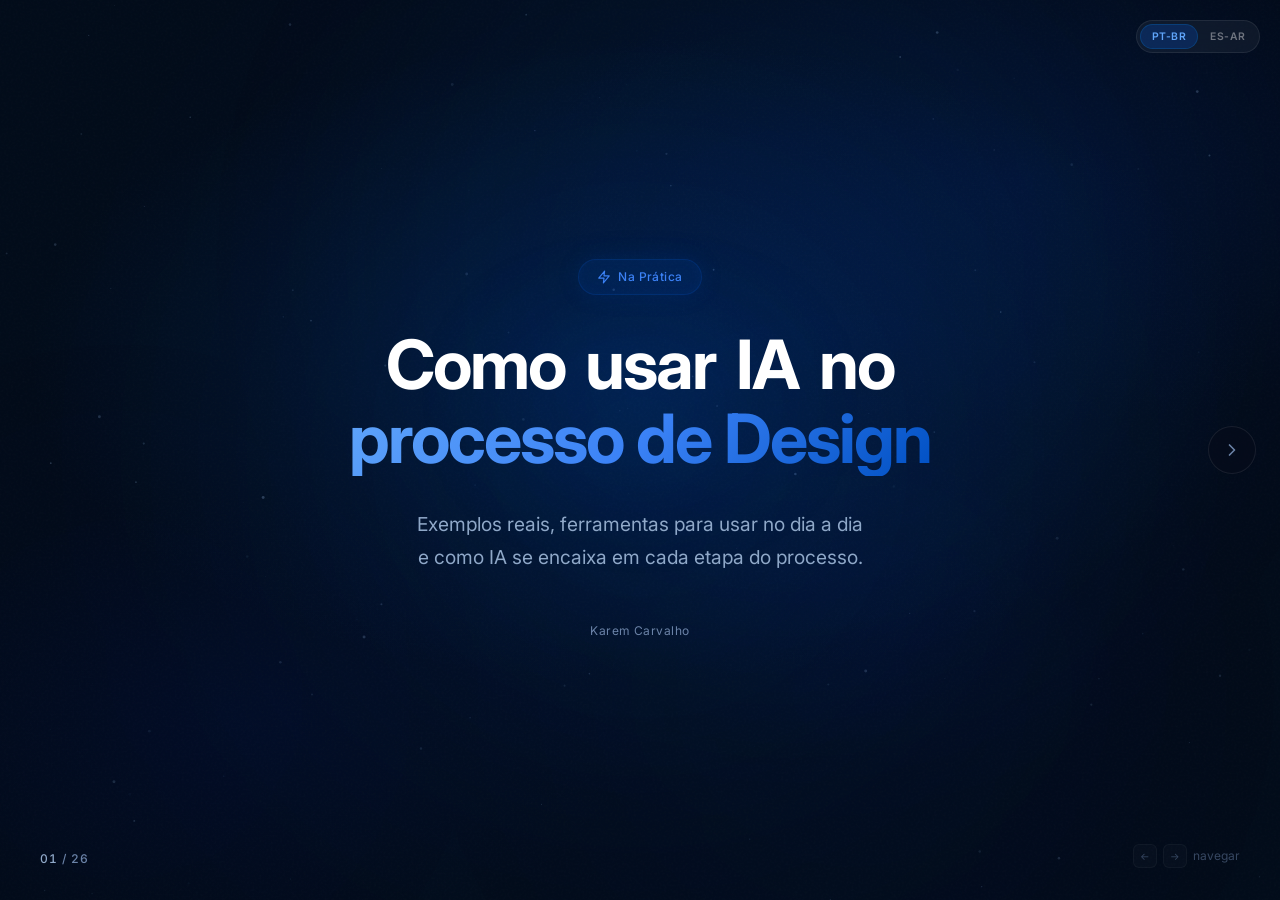
==== commit 6e36c073: "feat: replace Miro with Mural + add PT-BR/ES-AR language toggle - Swap Miro AI → Mural in logo cloud" ====
--- a/como-usar-ia/index.html
+++ b/como-usar-ia/index.html
@@ -27,11 +27,11 @@
     <div class="side-nav__track">
       <button class="side-nav__item side-nav__item--active" data-nav="abertura">
         <span class="side-nav__dot"></span>
-        <span class="side-nav__label">Abertura</span>
+        <span class="side-nav__label" data-i18n="nav-abertura">Abertura</span>
       </button>
       <button class="side-nav__item" data-nav="processo">
         <span class="side-nav__dot"></span>
-        <span class="side-nav__label">Processo</span>
+        <span class="side-nav__label" data-i18n="nav-processo">Processo</span>
       </button>
       <button class="side-nav__item" data-nav="ia-design">
         <span class="side-nav__dot"></span>
@@ -43,7 +43,7 @@
       </button>
       <button class="side-nav__item" data-nav="testes">
         <span class="side-nav__dot"></span>
-        <span class="side-nav__label">Testes &amp; Iteração</span>
+        <span class="side-nav__label" data-i18n="nav-testes">Testes &amp; Iteração</span>
       </button>
       <button class="side-nav__item" data-nav="delivery">
         <span class="side-nav__dot"></span>
@@ -55,11 +55,11 @@
       </button>
       <button class="side-nav__item" data-nav="novo-papel">
         <span class="side-nav__dot"></span>
-        <span class="side-nav__label">Novo Papel</span>
+        <span class="side-nav__label" data-i18n="nav-novo-papel">Novo Papel</span>
       </button>
       <button class="side-nav__item" data-nav="fechamento">
         <span class="side-nav__dot"></span>
-        <span class="side-nav__label">Fechamento</span>
+        <span class="side-nav__label" data-i18n="nav-fechamento">Fechamento</span>
       </button>
     </div>
   </nav>
@@ -70,10 +70,15 @@
     <span class="slide-counter__total">26</span>
   </div>
 
+  <div class="lang-toggle" aria-label="Idioma">
+    <button class="lang-toggle__btn lang-toggle__btn--active" data-lang="pt">PT-BR</button>
+    <button class="lang-toggle__btn" data-lang="es">ES-AR</button>
+  </div>
+
   <div class="key-hint" aria-hidden="true">
     <span class="key-hint__key">&larr;</span>
     <span class="key-hint__key">&rarr;</span>
-    <span>navegar</span>
+    <span data-i18n="nav-hint">navegar</span>
   </div>
 
   <button class="nav-arrow nav-arrow--prev" aria-label="Slide anterior">
@@ -250,7 +255,7 @@
         <span class="logo-pill logo-pill--md"><img class="logo-pill__icon" src="https://www.google.com/s2/favicons?domain=v0.dev&sz=64" alt="" />v0</span>
         <span class="logo-pill logo-pill--sm"><img class="logo-pill__icon" src="https://www.google.com/s2/favicons?domain=elevenlabs.io&sz=64" alt="" />ElevenLabs</span>
         <span class="logo-pill logo-pill--md"><img class="logo-pill__icon" src="https://www.google.com/s2/favicons?domain=lovable.dev&sz=64" alt="" />Lovable</span>
-        <span class="logo-pill logo-pill--sm"><img class="logo-pill__icon" src="https://www.google.com/s2/favicons?domain=miro.com&sz=64" alt="" />Miro AI</span>
+        <span class="logo-pill logo-pill--sm"><img class="logo-pill__icon" src="https://www.google.com/s2/favicons?domain=mural.co&sz=64" alt="" />Mural</span>
         <span class="logo-pill logo-pill--lg"><img class="logo-pill__icon" src="https://www.google.com/s2/favicons?domain=cursor.com&sz=64" alt="" />Cursor</span>
         <span class="logo-pill logo-pill--sm"><img class="logo-pill__icon" src="https://www.google.com/s2/favicons?domain=framer.com&sz=64" alt="" />Framer AI</span>
         <span class="logo-pill logo-pill--md"><img class="logo-pill__icon" src="https://www.google.com/s2/favicons?domain=notion.so&sz=64" alt="" />Notion AI</span>
@@ -325,7 +330,7 @@
           <div class="pain-list" data-stagger>
             <div class="pain-item"><svg width="16" height="16" viewBox="0 0 24 24" fill="none" stroke="currentColor" stroke-width="2" stroke-linecap="round" stroke-linejoin="round"><line x1="18" y1="6" x2="6" y2="18"/><line x1="6" y1="6" x2="18" y2="18"/></svg><span>Entrevistas longas</span></div>
             <div class="pain-item"><svg width="16" height="16" viewBox="0 0 24 24" fill="none" stroke="currentColor" stroke-width="2" stroke-linecap="round" stroke-linejoin="round"><line x1="18" y1="6" x2="6" y2="18"/><line x1="6" y1="6" x2="18" y2="18"/></svg><span>Transcrição manual</span></div>
-            <div class="pain-item"><svg width="16" height="16" viewBox="0 0 24 24" fill="none" stroke="currentColor" stroke-width="2" stroke-linecap="round" stroke-linejoin="round"><line x1="18" y1="6" x2="6" y2="18"/><line x1="6" y1="6" x2="18" y2="18"/></svg><span>Miro infinito</span></div>
+            <div class="pain-item"><svg width="16" height="16" viewBox="0 0 24 24" fill="none" stroke="currentColor" stroke-width="2" stroke-linecap="round" stroke-linejoin="round"><line x1="18" y1="6" x2="6" y2="18"/><line x1="6" y1="6" x2="18" y2="18"/></svg><span data-i18n="s9-pain3">Mural infinitos</span></div>
             <div class="pain-item"><svg width="16" height="16" viewBox="0 0 24 24" fill="none" stroke="currentColor" stroke-width="2" stroke-linecap="round" stroke-linejoin="round"><line x1="18" y1="6" x2="6" y2="18"/><line x1="6" y1="6" x2="18" y2="18"/></svg><span>Síntese demorada</span></div>
           </div>
         </div>
--- a/como-usar-ia/styles.css
+++ b/como-usar-ia/styles.css
@@ -2805,3 +2805,54 @@
     transform: translate(0, 0);
   }
 }
+
+
+/* ── Language Toggle ── */
+.lang-toggle {
+  position: fixed;
+  top: 1.25rem;
+  right: 1.25rem;
+  z-index: 100;
+  display: flex;
+  gap: 2px;
+  padding: 3px;
+  border-radius: 2rem;
+  background: rgba(255, 255, 255, 0.05);
+  border: 1px solid rgba(255, 255, 255, 0.08);
+  backdrop-filter: blur(12px);
+}
+
+.lang-toggle__btn {
+  padding: 0.3rem 0.65rem;
+  border: none;
+  border-radius: 2rem;
+  background: transparent;
+  color: rgba(255, 255, 255, 0.4);
+  font-family: inherit;
+  font-size: 0.65rem;
+  font-weight: 600;
+  letter-spacing: 0.05em;
+  cursor: pointer;
+  transition: color 0.25s, background 0.25s;
+}
+
+.lang-toggle__btn:hover {
+  color: rgba(255, 255, 255, 0.7);
+}
+
+.lang-toggle__btn--active {
+  background: rgba(0, 102, 255, 0.2);
+  color: var(--blue-300, #6cb4ff);
+  border: 1px solid rgba(0, 150, 255, 0.2);
+}
+
+@media (max-width: 768px) {
+  .lang-toggle {
+    top: 0.75rem;
+    right: 0.75rem;
+  }
+  .lang-toggle__btn {
+    font-size: 0.6rem;
+    padding: 0.25rem 0.5rem;
+  }
+}
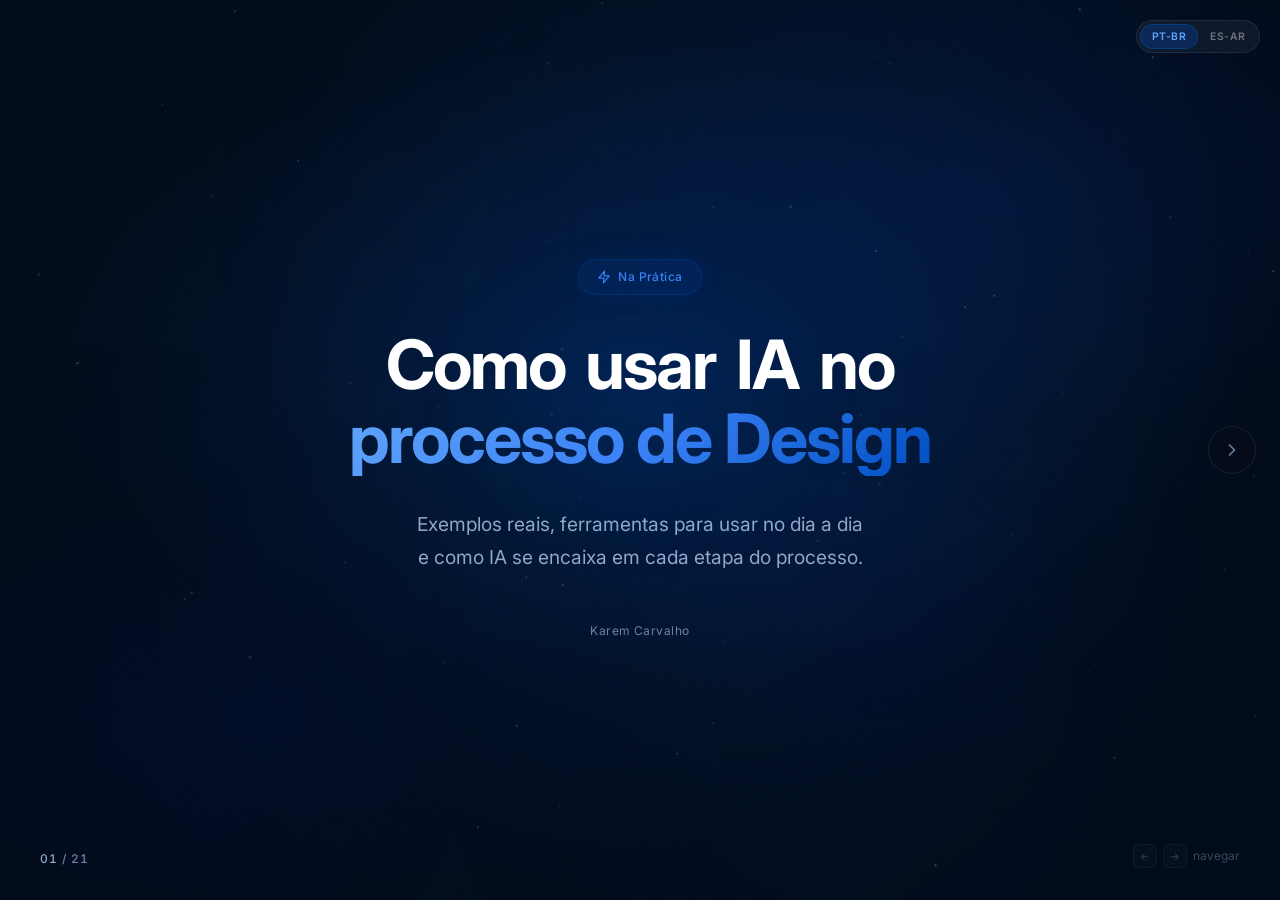
==== commit a3992fc9: "Reduzir apresentação de 26 para 21 slides Remove slides redundantes para caber em ~45min: - Slide 4 " ====
--- a/como-usar-ia/index.html
+++ b/como-usar-ia/index.html
@@ -67,7 +67,7 @@
   <div class="slide-counter" aria-hidden="true">
     <span class="slide-counter__current">01</span>
     <span class="slide-counter__sep"> / </span>
-    <span class="slide-counter__total">26</span>
+    <span class="slide-counter__total">21</span>
   </div>
 
   <div class="lang-toggle" aria-label="Idioma">
@@ -187,37 +187,11 @@
     </div>
   </section>
 
-  <!-- SLIDE 4 — Energia -->
-  <section class="slide" data-chapter="processo" data-slide="4">
-    <div class="slide__inner">
-      <p class="subtitle" data-animate="words">
-        Se o design é circular,<br />ele precisa de <span class="gradient">energia constante.</span>
-      </p>
-      <p class="body-text" data-animate="blur-in">
-        O que sempre quebrou o ciclo<br />foram as tarefas operacionais.
-      </p>
-    </div>
-  </section>
-
-
-  <!-- SLIDE 5 — Ponte: IA resolve o operacional -->
-  <section class="slide" data-chapter="processo" data-slide="5">
-    <div class="slide__inner">
-      <p class="subtitle" data-animate="words">
-        Então vem a IA e promete resolver<br /><span class="gradient">todo o operacional.</span>
-      </p>
-      <p class="body-text" data-animate="blur-in" style="margin-top: 1rem;">
-        Bora buscar as ferramentas!
-      </p>
-    </div>
-  </section>
-
-
   <!-- ============================================================
        IA & DESIGN
        ============================================================ -->
-  <!-- SLIDE 6 — Ansiedade de Ferramenta -->
-  <section class="slide" data-chapter="ia-design" data-slide="6">
+  <!-- SLIDE 4 — Ansiedade de Ferramenta -->
+  <section class="slide" data-chapter="ia-design" data-slide="4">
     <div class="slide__glow slide__glow--bottom-left"></div>
     <div class="slide__inner">
       <h1 class="title" data-animate="words">
@@ -236,8 +210,8 @@
     </div>
   </section>
 
-  <!-- SLIDE 7 — Logo Cloud -->
-  <section class="slide" data-chapter="ia-design" data-slide="7">
+  <!-- SLIDE 5 — Logo Cloud -->
+  <section class="slide" data-chapter="ia-design" data-slide="5">
     <div class="slide__inner">
       <div class="logo-cloud" data-stagger>
         <span class="logo-pill logo-pill--lg"><img class="logo-pill__icon" src="https://www.google.com/s2/favicons?domain=chatgpt.com&sz=64" alt="" />ChatGPT</span>
@@ -276,8 +250,8 @@
        TRANSIÇÃO — Mapa prático
        ============================================================ -->
 
-  <!-- SLIDE 8 — Transição: Onde a IA vira o jogo -->
-  <section class="slide" data-chapter="ia-design" data-slide="8">
+  <!-- SLIDE 6 — Transição: Onde a IA vira o jogo -->
+  <section class="slide" data-chapter="ia-design" data-slide="6">
     <div class="slide__glow slide__glow--center"></div>
     <div class="slide__inner">
       <p class="subtitle" data-animate="words">
@@ -315,8 +289,8 @@
        DISCOVERY
        ============================================================ -->
 
-  <!-- SLIDE 9 — Discovery: Onde a IA muda o jogo -->
-  <section class="slide" data-chapter="discovery" data-slide="9">
+  <!-- SLIDE 7 — Discovery: Onde a IA muda o jogo -->
+  <section class="slide" data-chapter="discovery" data-slide="7">
     <div class="slide__glow slide__glow--top-right"></div>
     <div class="slide__inner slide__inner--wide">
       <span class="badge" data-animate="fade-up">
@@ -346,8 +320,8 @@
     </div>
   </section>
 
-  <!-- SLIDE 10 — Exemplo Prático Discovery -->
-  <section class="slide" data-chapter="discovery" data-slide="10">
+  <!-- SLIDE 8 — Exemplo Prático Discovery -->
+  <section class="slide" data-chapter="discovery" data-slide="8">
     <div class="slide__glow slide__glow--center"></div>
     <div class="slide__inner">
       <span class="badge" data-animate="fade-scale">Discovery</span>
@@ -394,8 +368,8 @@
     </div>
   </section>
 
-  <!-- SLIDE 11 — TRIGGER Discovery -->
-  <section class="slide" data-chapter="discovery" data-slide="11">
+  <!-- SLIDE 9 — TRIGGER Discovery -->
+  <section class="slide" data-chapter="discovery" data-slide="9">
     <div class="slide__glow slide__glow--center"></div>
     <div class="slide__inner">
       <div class="trigger-card" data-animate="scale-up">
@@ -412,8 +386,8 @@
        DISCOVERY — Frase + Pilar 1
        ============================================================ -->
 
-  <!-- SLIDE 12 — Discovery Frase + Pilar 1 -->
-  <section class="slide" data-chapter="discovery" data-slide="12">
+  <!-- SLIDE 10 — Discovery Frase + Pilar 1 -->
+  <section class="slide" data-chapter="discovery" data-slide="10">
     <div class="slide__inner">
       <p class="subtitle" data-animate="words">O discovery deixa de ser um gargalo<br /><span class="gradient">e vira fluxo contínuo de aprendizado.</span></p>
       <p class="body-text" data-animate="blur-in" style="margin-top: 1.5rem; margin-bottom: 1rem;">E potencializa nosso pilar:</p>
@@ -433,8 +407,8 @@
        TESTES & ITERAÇÃO
        ============================================================ -->
 
-  <!-- SLIDE 13 — Testes & Iteração: compare grid -->
-  <section class="slide" data-chapter="testes" data-slide="13">
+  <!-- SLIDE 11 — Testes & Iteração: compare grid -->
+  <section class="slide" data-chapter="testes" data-slide="11">
     <div class="slide__glow slide__glow--center"></div>
     <div class="slide__inner slide__inner--wide">
       <span class="badge" data-animate="fade-up">
@@ -464,8 +438,8 @@
     </div>
   </section>
 
-  <!-- SLIDE 14 — Exemplo Prático Testes -->
-  <section class="slide" data-chapter="testes" data-slide="14">
+  <!-- SLIDE 12 — Exemplo Prático Testes -->
+  <section class="slide" data-chapter="testes" data-slide="12">
     <div class="slide__glow slide__glow--center"></div>
     <div class="slide__inner">
       <span class="badge" data-animate="fade-scale">Testes &amp; Iteração</span>
@@ -502,8 +476,8 @@
     </div>
   </section>
 
-  <!-- SLIDE 15 — Pausa Testes -->
-  <section class="slide" data-chapter="testes" data-slide="15">
+  <!-- SLIDE 13 — Pausa Testes -->
+  <section class="slide" data-chapter="testes" data-slide="13">
     <div class="slide__glow slide__glow--center"></div>
     <div class="slide__inner">
       <div class="trigger-card" data-animate="scale-up">
@@ -515,8 +489,8 @@
     </div>
   </section>
 
-  <!-- SLIDE 16 — Frase + Pilar 2 -->
-  <section class="slide" data-chapter="testes" data-slide="16">
+  <!-- SLIDE 14 — Frase + Pilar 2 -->
+  <section class="slide" data-chapter="testes" data-slide="14">
     <div class="slide__inner">
       <p class="subtitle" data-animate="words">A IA ajuda a sair do abstrato<br /><span class="gradient">mais cedo.</span></p>
       <p class="body-text" data-animate="blur-in" style="margin-top: 1.5rem; margin-bottom: 1rem;">E potencializa nosso pilar:</p>
@@ -531,8 +505,8 @@
     </div>
   </section>
 
-  <!-- SLIDE 17 — Handoff & QA -->
-  <section class="slide" data-chapter="delivery" data-slide="17">
+  <!-- SLIDE 15 — Delivery compare -->
+  <section class="slide" data-chapter="delivery" data-slide="15">
     <div class="slide__inner slide__inner--wide">
       <span class="badge" data-animate="fade-up">
         <svg width="14" height="14" viewBox="0 0 24 24" fill="none" stroke="currentColor" stroke-width="2" stroke-linecap="round" stroke-linejoin="round"><line x1="22" y1="2" x2="11" y2="13"/><polygon points="22 2 15 22 11 13 2 9 22 2"/></svg>
@@ -561,21 +535,8 @@
     </div>
   </section>
 
-  <!-- SLIDE 18 — Handoff cards -->
-  <section class="slide" data-chapter="delivery" data-slide="18">
-    <div class="slide__glow slide__glow--bottom-left"></div>
-    <div class="slide__inner slide__inner--wide">
-      <p class="subtitle" data-animate="words">Documento de <span class="gradient">handoff</span></p>
-      <div class="handoff-cards" data-stagger>
-        <div class="glass handoff-card"><div class="handoff-card__icon"><svg width="22" height="22" viewBox="0 0 24 24" fill="none" stroke="currentColor" stroke-width="1.5" stroke-linecap="round" stroke-linejoin="round"><path d="M14 2H6a2 2 0 0 0-2 2v16a2 2 0 0 0 2 2h12a2 2 0 0 0 2-2V8z"/><polyline points="14 2 14 8 20 8"/><line x1="16" y1="13" x2="8" y2="13"/><line x1="16" y1="17" x2="8" y2="17"/></svg></div><h3>Specs detalhadas</h3><p>IA gera specs de componentes, estados, edge cases</p></div>
-        <div class="glass handoff-card"><div class="handoff-card__icon"><svg width="22" height="22" viewBox="0 0 24 24" fill="none" stroke="currentColor" stroke-width="1.5" stroke-linecap="round" stroke-linejoin="round"><rect x="3" y="3" width="18" height="18" rx="2" ry="2"/><line x1="3" y1="9" x2="21" y2="9"/><line x1="9" y1="21" x2="9" y2="9"/></svg></div><h3>Protótipo navegável</h3><p>Deploy real para o time sentir o produto antes do dev</p></div>
-        <div class="glass handoff-card"><div class="handoff-card__icon"><svg width="22" height="22" viewBox="0 0 24 24" fill="none" stroke="currentColor" stroke-width="1.5" stroke-linecap="round" stroke-linejoin="round"><path d="M21 16V8a2 2 0 0 0-1-1.73l-7-4a2 2 0 0 0-2 0l-7 4A2 2 0 0 0 3 8v8a2 2 0 0 0 1 1.73l7 4a2 2 0 0 0 2 0l7-4A2 2 0 0 0 21 16z"/></svg></div><h3>Contexto de decisão</h3><p>Documenta os porquês, não só os quês</p></div>
-      </div>
-    </div>
-  </section>
-
-  <!-- SLIDE 19 — Exemplo Prático Delivery -->
-  <section class="slide" data-chapter="delivery" data-slide="19">
+  <!-- SLIDE 16 — Exemplo Prático Delivery -->
+  <section class="slide" data-chapter="delivery" data-slide="16">
     <div class="slide__glow slide__glow--center"></div>
     <div class="slide__inner">
       <span class="badge" data-animate="fade-scale">Delivery</span>
@@ -622,8 +583,8 @@
     </div>
   </section>
 
-  <!-- SLIDE 20 — TRIGGER Delivery -->
-  <section class="slide" data-chapter="delivery" data-slide="20">
+  <!-- SLIDE 17 — TRIGGER Delivery -->
+  <section class="slide" data-chapter="delivery" data-slide="17">
     <div class="slide__glow slide__glow--center"></div>
     <div class="slide__inner">
       <div class="trigger-card" data-animate="scale-up">
@@ -636,29 +597,12 @@
   </section>
 
 
-  <!-- SLIDE 21 — Pilar 3: Adicionar valor rapidamente -->
-  <section class="slide" data-chapter="delivery" data-slide="21">
-    <div class="slide__inner">
-      <p class="subtitle" data-animate="words">O delivery não encerra o design.<br /><span class="gradient">Ele alimenta o próximo ciclo.</span></p>
-      <p class="body-text" data-animate="blur-in" style="margin-top: 1.5rem; margin-bottom: 1rem;">E potencializa nosso pilar:</p>
-      <div class="pilar-card" data-animate="scale-up">
-        <div class="pilar-card__icon">
-          <svg width="24" height="24" viewBox="0 0 24 24" fill="none" stroke="currentColor" stroke-width="1.5" stroke-linecap="round" stroke-linejoin="round"><path d="M13 2L3 14h9l-1 8 10-12h-9l1-8z"/></svg>
-        </div>
-        <span class="pilar-card__label">Pilar 3</span>
-        <h3 class="pilar-card__title"><span class="gradient">Adicionar valor rapidamente</span></h3>
-        <p class="pilar-card__desc">Uma vez que projetamos uma solução que encanta, temos que lançar essa solução o mais rápido possível.</p>
-      </div>
-    </div>
-  </section>
-
-
   <!-- ============================================================
        CORE
        ============================================================ -->
 
-  <!-- SLIDE 22 — Não é sobre ferramentas -->
-  <section class="slide" data-chapter="core" data-slide="22">
+  <!-- SLIDE 18 — Não é sobre ferramentas -->
+  <section class="slide" data-chapter="core" data-slide="18">
     <div class="slide__glow slide__glow--center"></div>
     <div class="slide__inner">
       <span class="badge" data-animate="fade-up">
@@ -675,8 +619,8 @@
     </div>
   </section>
 
-  <!-- SLIDE 23 — O que importa: 3 Pilares -->
-  <section class="slide" data-chapter="core" data-slide="23">
+  <!-- SLIDE 19 — O que importa: 3 Pilares -->
+  <section class="slide" data-chapter="core" data-slide="19">
     <div class="slide__inner">
       <p class="subtitle" data-animate="words">O que realmente<br /><span class="gradient">importa.</span></p>
       <div class="core-action-row" data-stagger>
@@ -690,40 +634,8 @@
     </div>
   </section>
 
-  <!-- SLIDE 24 — Cada designer constrói o seu -->
-  <section class="slide" data-chapter="core" data-slide="24">
-    <div class="slide__glow slide__glow--bottom-left"></div>
-    <div class="slide__inner">
-      <p class="subtitle" data-animate="words">Cada designer<br /><span class="gradient">constrói o seu.</span></p>
-      <div class="duality-grid" data-animate="scale-up">
-        <div class="duality-card duality-card--deny">
-          <div class="duality-card__header">
-            <div class="duality-card__icon duality-card__icon--deny"><svg width="20" height="20" viewBox="0 0 24 24" fill="none" stroke="currentColor" stroke-width="2.5" stroke-linecap="round" stroke-linejoin="round"><line x1="18" y1="6" x2="6" y2="18"/><line x1="6" y1="6" x2="18" y2="18"/></svg></div>
-            <span class="duality-card__label">Não existe</span>
-          </div>
-          <div class="duality-card__items" data-stagger>
-            <p class="duality-card__item">Fluxo universal</p>
-            <p class="duality-card__item">Stack perfeita</p>
-            <p class="duality-card__item">Prompt ideal</p>
-          </div>
-        </div>
-        <div class="duality-card duality-card--affirm">
-          <div class="duality-card__header">
-            <div class="duality-card__icon duality-card__icon--affirm"><svg width="20" height="20" viewBox="0 0 24 24" fill="none" stroke="currentColor" stroke-width="2.5" stroke-linecap="round" stroke-linejoin="round"><polyline points="20 6 9 17 4 12"/></svg></div>
-            <span class="duality-card__label">Existe</span>
-          </div>
-          <div class="duality-card__items" data-stagger>
-            <p class="duality-card__item">Contexto</p>
-            <p class="duality-card__item">Repertório</p>
-            <p class="duality-card__item">Maturidade</p>
-          </div>
-        </div>
-      </div>
-    </div>
-  </section>
-
-  <!-- SLIDE 25 — Menos executor. Mais estrategista. -->
-  <section class="slide" data-chapter="novo-papel" data-slide="25">
+  <!-- SLIDE 20 — Menos executor. Mais estrategista. -->
+  <section class="slide" data-chapter="novo-papel" data-slide="20">
     <div class="slide__glow slide__glow--top-right"></div>
     <div class="slide__inner">
       <span class="badge" data-animate="fade-up">
@@ -756,8 +668,8 @@
        FECHAMENTO
        ============================================================ -->
 
-  <!-- SLIDE 26 — Impacto -->
-  <section class="slide" data-chapter="fechamento" data-slide="26">
+  <!-- SLIDE 21 — Impacto -->
+  <section class="slide" data-chapter="fechamento" data-slide="21">
     <div class="slide__glow slide__glow--center"></div>
     <div class="slide__inner">
       <span class="badge" data-animate="fade-up">
